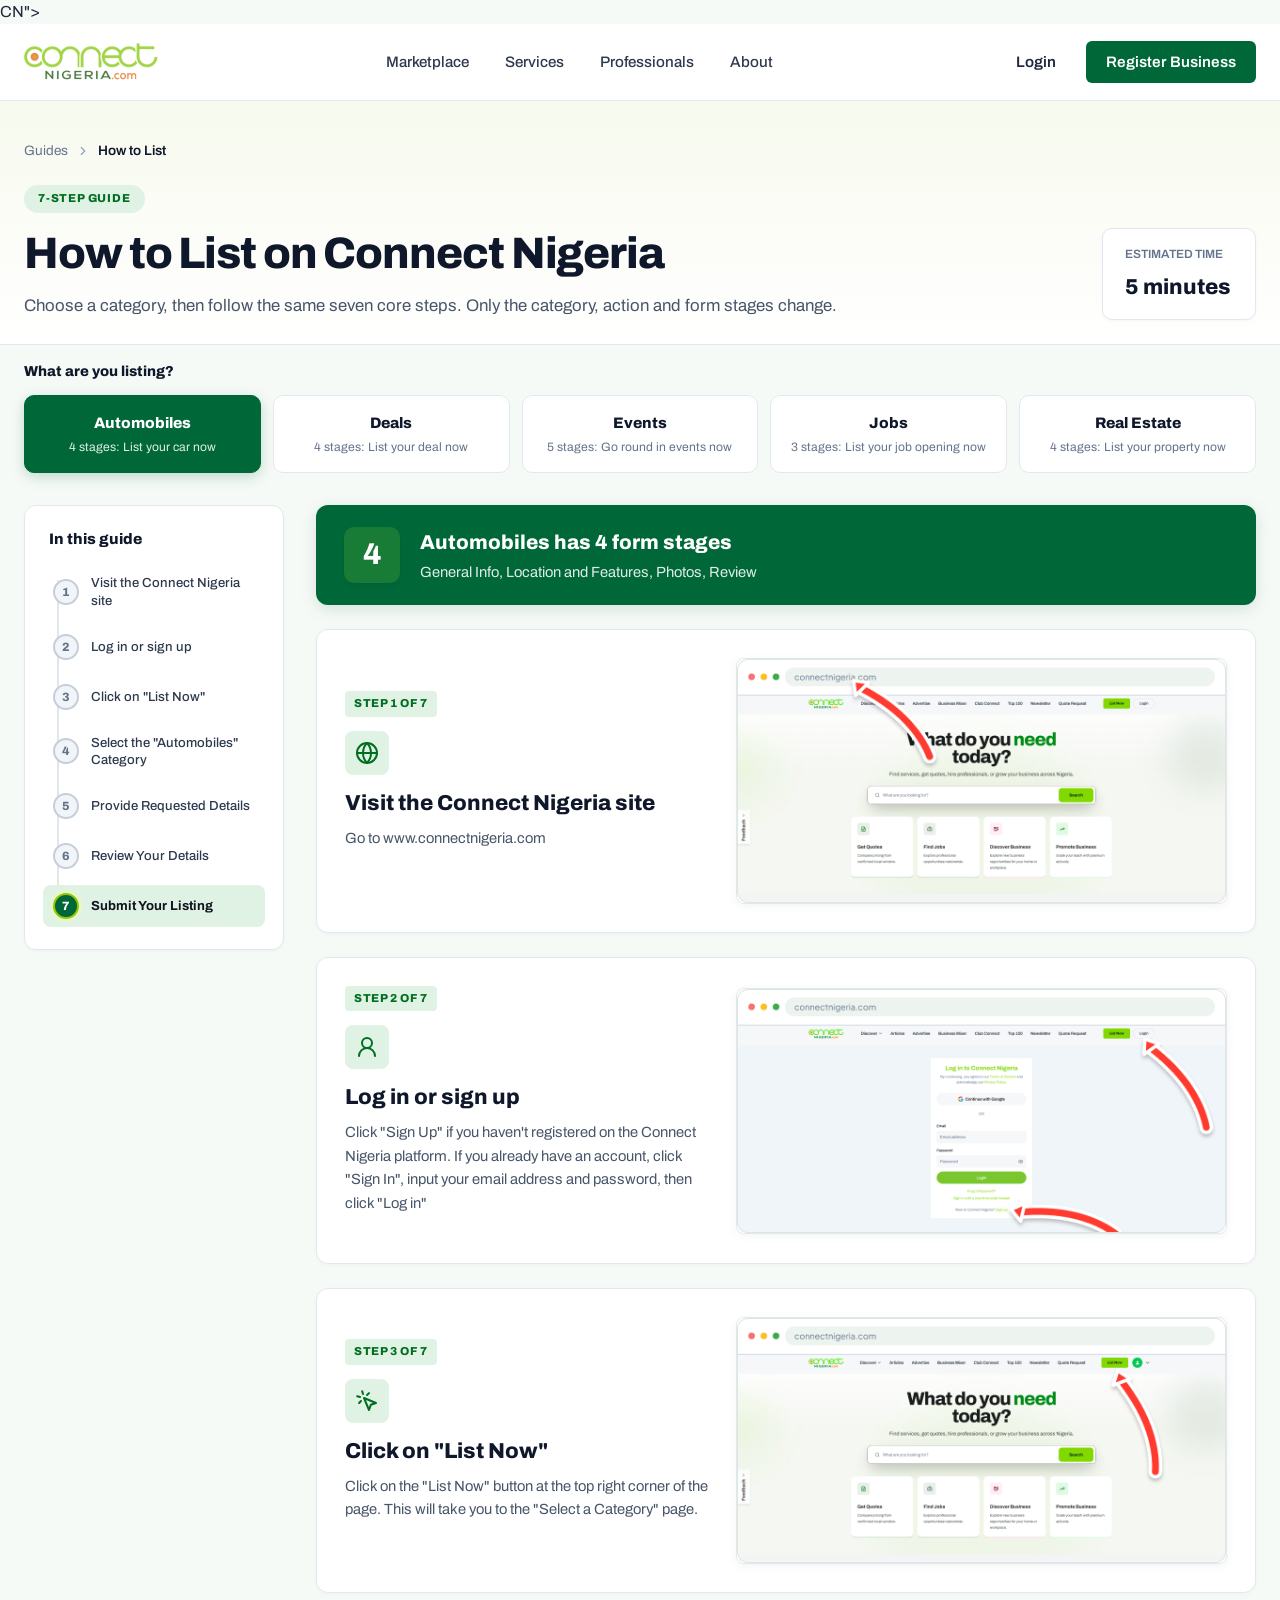
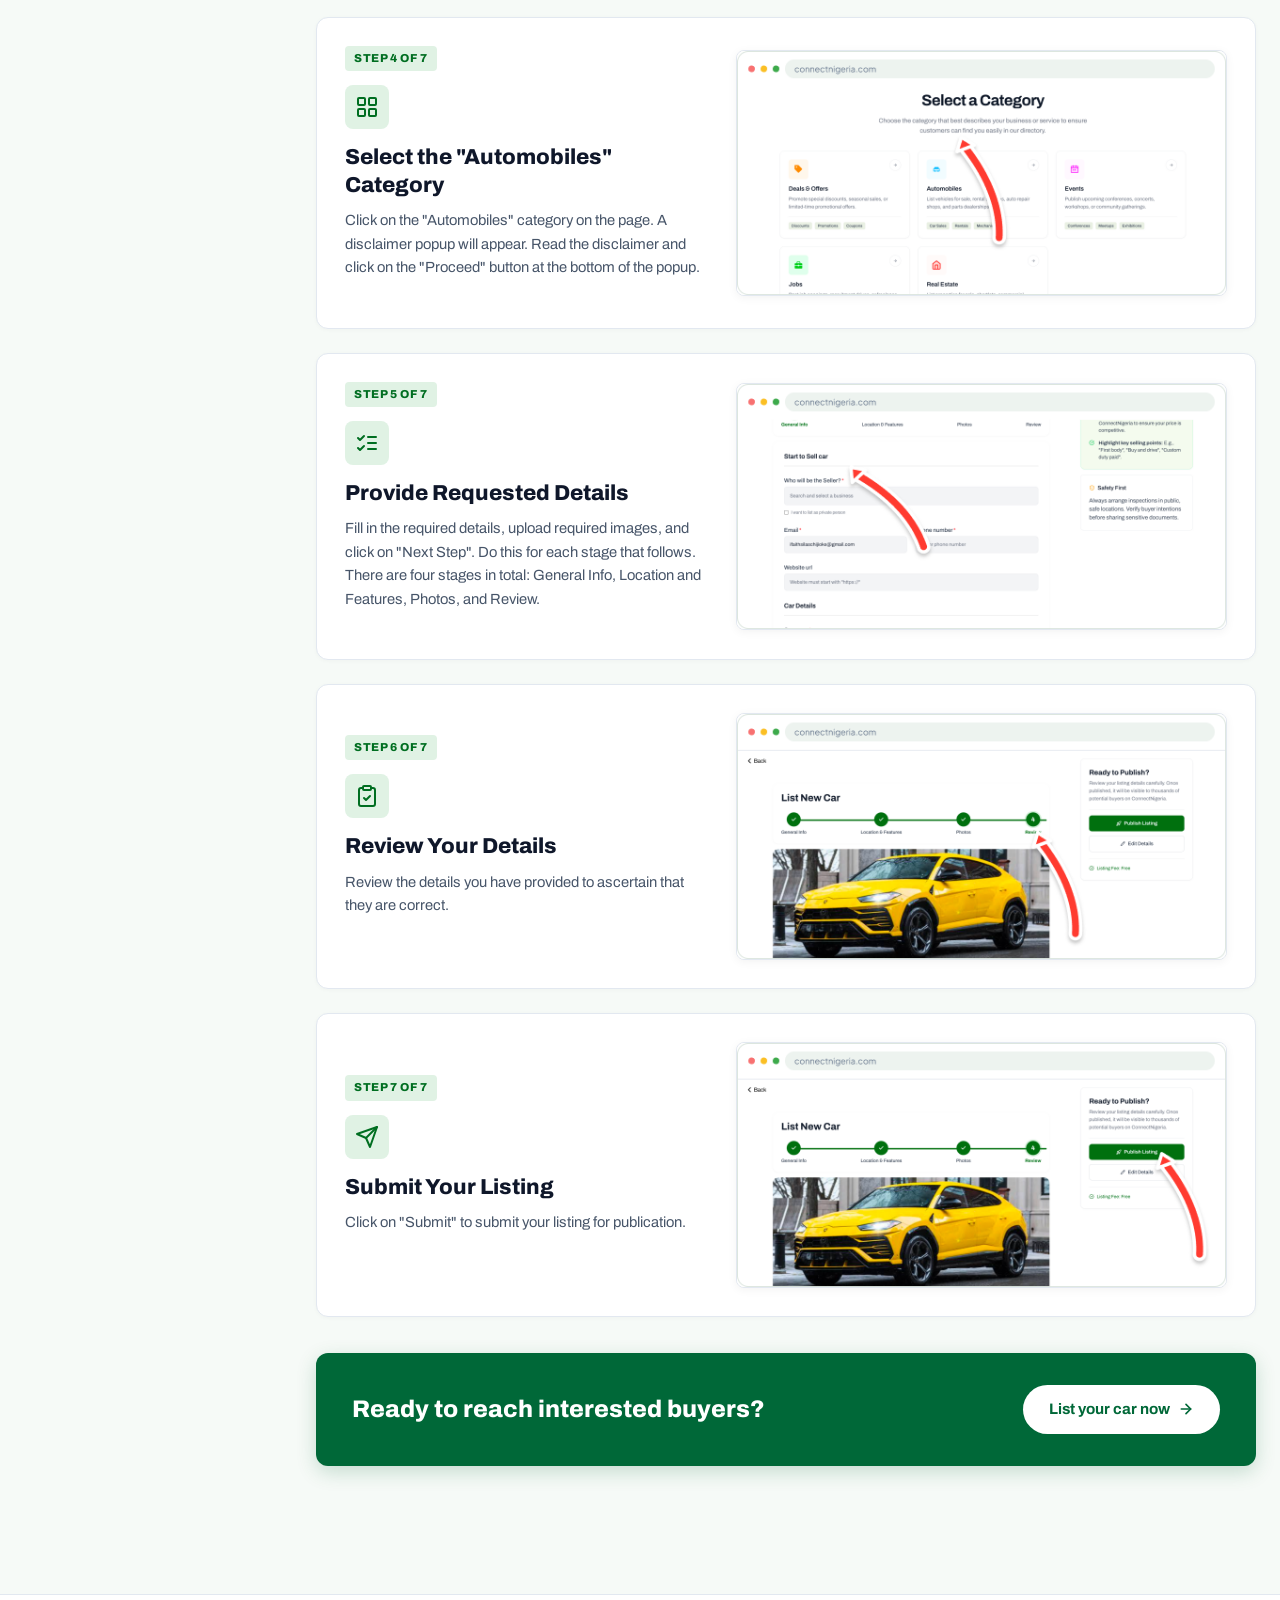
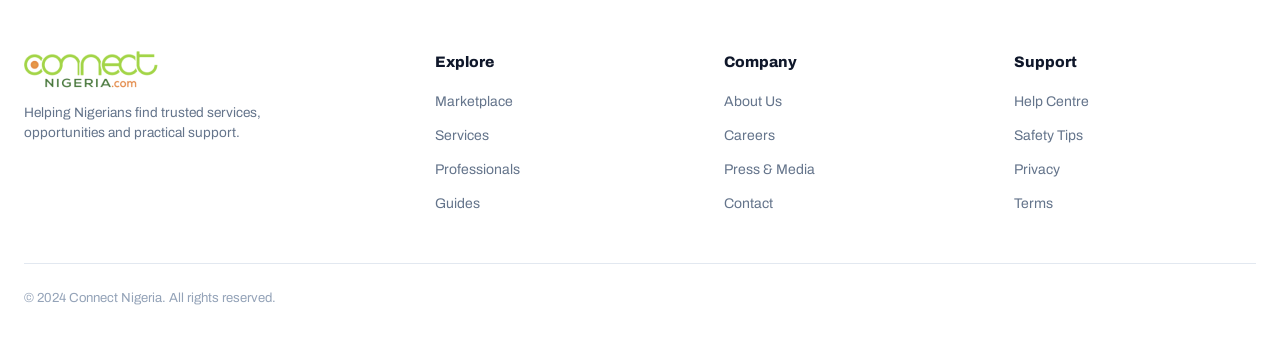
==== guide-automobiles.html @ 06324aaa "Add ConnectNigeria guides, landing page revamp, assets, and custom favicon" ====
<!DOCTYPE html>
<html lang="en">
<head>
  <meta charset="UTF-8">
  <meta name="viewport" content="width=device-width, initial-scale=1.0">
  <title>How to List on Connect Nigeria — Automobiles Guide</title>
  <meta name="description" content="Choose a category, then follow the same seven core steps. Only the category, action and form stages change.">
  <link rel="stylesheet" href="styles.css?v=3">
  <link rel="icon" type="image/png" href="assets/favicon.png">
  <link rel="shortcut icon" href="favicon.ico"><rect width='100' height='100' rx='20' fill='%23006838'/><text y='.9em' font-size='70' font-weight='bold' x='15' fill='%23ffffff'>CN</text></svg>">
</head>
<body class="guide-page-body">

  <!-- Site Header (Figma 2746:2573) -->
  <header class="site-header guide-header-nav">
    <div class="container">
      <nav class="navbar" aria-label="Main Navigation">
        <a href="index.html" class="brand-logo" aria-label="Connect Nigeria Home">
          <img src="assets/logo.png" alt="Connect Nigeria" class="logo-img" width="135" height="38">
        </a>

        <ul class="nav-links">
          <li><a href="index.html#marketplace">Marketplace</a></li>
          <li><a href="index.html#services">Services</a></li>
          <li><a href="index.html#professionals">Professionals</a></li>
          <li><a href="index.html#about">About</a></li>
        </ul>

        <div class="nav-actions">
          <a href="index.html#login" class="nav-text-link">Login</a>
          <a href="index.html#post-ad" class="btn btn-figma-primary">Register Business</a>
          <button class="mobile-menu-toggle" aria-label="Toggle Navigation Menu">☰</button>
        </div>
      </nav>
    </div>
  </header>

  <main>
    <!-- Guide Header Area (Figma 2743:13910) -->
    <section class="guide-header-area">
      <div class="container">
        <!-- Breadcrumbs (Figma 2743:13911) -->
        <nav class="guide-breadcrumbs" aria-label="Breadcrumb">
          <a href="index.html">Guides</a>
          <svg class="breadcrumb-chevron" width="14" height="14" viewBox="0 0 24 24" fill="none" stroke="currentColor" stroke-width="2" stroke-linecap="round" stroke-linejoin="round"><polyline points="9 18 15 12 9 6"></polyline></svg>
          <span class="breadcrumb-current">How to List</span>
        </nav>

        <!-- Header Content (Figma 2743:13915) -->
        <div class="guide-header-flex">
          <div class="guide-header-copy">
            <div class="guide-badge-wrapper">
              <span class="badge-step-guide">7-STEP GUIDE</span>
            </div>
            <h1 class="guide-main-title">How to List on Connect Nigeria</h1>
            <p class="guide-main-intro">Choose a category, then follow the same seven core steps. Only the category, action and form stages change.</p>
          </div>

          <!-- Guide Summary / Estimated Time (Figma 2743:13921) -->
          <div class="guide-summary-card">
            <span class="reading-time-label">Estimated time</span>
            <span class="reading-time-value">5 minutes</span>
          </div>
        </div>
      </div>
    </section>

    <!-- Category Selector (Figma 2743:13924) -->
    <section class="category-selector-section">
      <div class="container">
        <h2 class="category-selector-prompt">What are you listing?</h2>
        <div class="category-options-grid">
          <!-- Automobiles (Active) -->
          <a href="guide-automobiles.html" class="category-card active" aria-current="page">
            <span class="category-card-title">Automobiles</span>
            <span class="category-card-detail">4 stages: List your car now</span>
          </a>

          <!-- Deals -->
          <a href="guide-deals.html" class="category-card">
            <span class="category-card-title">Deals</span>
            <span class="category-card-detail">4 stages: List your deal now</span>
          </a>

          <!-- Events -->
          <a href="guide-events.html" class="category-card">
            <span class="category-card-title">Events</span>
            <span class="category-card-detail">5 stages: Go round in events now</span>
          </a>

          <!-- Jobs -->
          <a href="guide-jobs.html" class="category-card">
            <span class="category-card-title">Jobs</span>
            <span class="category-card-detail">3 stages: List your job opening now</span>
          </a>

          <!-- Real Estate -->
          <a href="guide-real-estate.html" class="category-card">
            <span class="category-card-title">Real Estate</span>
            <span class="category-card-detail">4 stages: List your property now</span>
          </a>
        </div>
      </div>
    </section>

    <!-- Guide Layout: 2 Columns (Figma 2743:13942) -->
    <section class="guide-layout-wrapper">
      <div class="container">
        <div class="guide-grid-columns">

          <!-- Left Sticky Sidebar: In this guide (Figma 2743:13943) -->
          <aside class="guide-progress-sidebar">
            <h3 class="sidebar-guide-title">In this guide</h3>
            <ul class="progress-steps-list">
              <li>
                <a href="#step-1" class="progress-step-item active" data-step="1">
                  <span class="step-marker-circle">1</span>
                  <span class="progress-step-title">Visit the Connect Nigeria site</span>
                </a>
              </li>
              <li>
                <a href="#step-2" class="progress-step-item" data-step="2">
                  <span class="step-marker-circle">2</span>
                  <span class="progress-step-title">Log in or sign up</span>
                </a>
              </li>
              <li>
                <a href="#step-3" class="progress-step-item" data-step="3">
                  <span class="step-marker-circle">3</span>
                  <span class="progress-step-title">Click on "List Now"</span>
                </a>
              </li>
              <li>
                <a href="#step-4" class="progress-step-item" data-step="4">
                  <span class="step-marker-circle">4</span>
                  <span class="progress-step-title">Select the "Automobiles" Category</span>
                </a>
              </li>
              <li>
                <a href="#step-5" class="progress-step-item" data-step="5">
                  <span class="step-marker-circle">5</span>
                  <span class="progress-step-title">Provide Requested Details</span>
                </a>
              </li>
              <li>
                <a href="#step-6" class="progress-step-item" data-step="6">
                  <span class="step-marker-circle">6</span>
                  <span class="progress-step-title">Review Your Details</span>
                </a>
              </li>
              <li>
                <a href="#step-7" class="progress-step-item" data-step="7">
                  <span class="step-marker-circle">7</span>
                  <span class="progress-step-title">Submit Your Listing</span>
                </a>
              </li>
            </ul>
          </aside>

          <!-- Right Column: Guide Steps (Figma 2743:13976) -->
          <div class="guide-steps-feed">

            <!-- Stage Callout Banner (Figma 2743:13977) -->
            <div class="stage-callout-banner">
              <div class="stage-count-bubble">4</div>
              <div class="stage-banner-copy">
                <h2 class="stage-banner-title">Automobiles has 4 form stages</h2>
                <p class="stage-banner-subtitle">General Info, Location and Features, Photos, Review</p>
              </div>
            </div>

            <!-- Step 1 (Figma 2743:13983) -->
            <article class="guide-step-card" id="step-1" data-step-id="1">
              <div class="step-copy-side">
                <div class="step-label-tag">STEP 1 OF 7</div>
                <div class="step-icon-box">
                  <!-- globe-2 icon (Figma 2743:14689) -->
                  <svg width="24" height="24" viewBox="0 0 24 24" fill="none" stroke="#006e21" stroke-width="2" stroke-linecap="round" stroke-linejoin="round">
                    <circle cx="12" cy="12" r="10"></circle>
                    <path d="M12 2a14.5 14.5 0 0 0 0 20 14.5 14.5 0 0 0 0-20"></path>
                    <path d="M2 12h20"></path>
                  </svg>
                </div>
                <h3 class="step-card-title">Visit the Connect Nigeria site</h3>
                <p class="step-card-description">Go to www.connectnigeria.com</p>
              </div>
              <div class="step-screenshot-wrapper">
                <img src="assets/guide_step_1.png" alt="Step 1: Visit the Connect Nigeria site" class="step-screenshot-img" loading="lazy">
              </div>
            </article>

            <!-- Step 2 (Figma 2743:14007) -->
            <article class="guide-step-card" id="step-2" data-step-id="2">
              <div class="step-copy-side">
                <div class="step-label-tag">STEP 2 OF 7</div>
                <div class="step-icon-box">
                  <!-- user-round icon (Figma 2743:14695) -->
                  <svg width="24" height="24" viewBox="0 0 24 24" fill="none" stroke="#006e21" stroke-width="2" stroke-linecap="round" stroke-linejoin="round">
                    <circle cx="12" cy="8" r="5"></circle>
                    <path d="M20 21a8 8 0 0 0-16 0"></path>
                  </svg>
                </div>
                <h3 class="step-card-title">Log in or sign up</h3>
                <p class="step-card-description">Click "Sign Up" if you haven't registered on the Connect Nigeria platform. If you already have an account, click "Sign In", input your email address and password, then click "Log in"</p>
              </div>
              <div class="step-screenshot-wrapper">
                <img src="assets/guide_step_2.png" alt="Step 2: Log in or sign up" class="step-screenshot-img" loading="lazy">
              </div>
            </article>

            <!-- Step 3 (Figma 2743:14031) -->
            <article class="guide-step-card" id="step-3" data-step-id="3">
              <div class="step-copy-side">
                <div class="step-label-tag">STEP 3 OF 7</div>
                <div class="step-icon-box">
                  <!-- mouse-pointer-click icon (Figma 2743:14701) -->
                  <svg width="24" height="24" viewBox="0 0 24 24" fill="none" stroke="#006e21" stroke-width="2" stroke-linecap="round" stroke-linejoin="round">
                    <path d="m9 9 5 12 1.8-5.2L21 14Z"></path>
                    <path d="M7.2 2.2 8 5.1"></path>
                    <path d="m5.1 8-2.9-.8"></path>
                    <path d="M14 4.1 12 6"></path>
                    <path d="m6 12-1.9 2"></path>
                  </svg>
                </div>
                <h3 class="step-card-title">Click on "List Now"</h3>
                <p class="step-card-description">Click on the "List Now" button at the top right corner of the page. This will take you to the "Select a Category" page.</p>
              </div>
              <div class="step-screenshot-wrapper">
                <img src="assets/guide_step_3.png" alt="Step 3: Click on List Now" class="step-screenshot-img" loading="lazy">
              </div>
            </article>

            <!-- Step 4 (Figma 2743:14055) -->
            <article class="guide-step-card" id="step-4" data-step-id="4">
              <div class="step-copy-side">
                <div class="step-label-tag">STEP 4 OF 7</div>
                <div class="step-icon-box">
                  <!-- layout-grid icon (Figma 2743:14707) -->
                  <svg width="24" height="24" viewBox="0 0 24 24" fill="none" stroke="#006e21" stroke-width="2" stroke-linecap="round" stroke-linejoin="round">
                    <rect width="7" height="7" x="3" y="3" rx="1"></rect>
                    <rect width="7" height="7" x="14" y="3" rx="1"></rect>
                    <rect width="7" height="7" x="14" y="14" rx="1"></rect>
                    <rect width="7" height="7" x="3" y="14" rx="1"></rect>
                  </svg>
                </div>
                <h3 class="step-card-title">Select the "Automobiles" Category</h3>
                <p class="step-card-description">Click on the "Automobiles" category on the page. A disclaimer popup will appear. Read the disclaimer and click on the "Proceed" button at the bottom of the popup.</p>
              </div>
              <div class="step-screenshot-wrapper">
                <img src="assets/guide_step_4.png" alt="Step 4: Select the Automobiles Category" class="step-screenshot-img" loading="lazy">
              </div>
            </article>

            <!-- Step 5 (Figma 2743:14079) -->
            <article class="guide-step-card" id="step-5" data-step-id="5">
              <div class="step-copy-side">
                <div class="step-label-tag">STEP 5 OF 7</div>
                <div class="step-icon-box">
                  <!-- list-checks icon (Figma 2743:14713) -->
                  <svg width="24" height="24" viewBox="0 0 24 24" fill="none" stroke="#006e21" stroke-width="2" stroke-linecap="round" stroke-linejoin="round">
                    <path d="m3 17 2 2 4-4"></path>
                    <path d="m3 7 2 2 4-4"></path>
                    <path d="M13 6h8"></path>
                    <path d="M13 12h8"></path>
                    <path d="M13 18h8"></path>
                  </svg>
                </div>
                <h3 class="step-card-title">Provide Requested Details</h3>
                <p class="step-card-description">Fill in the required details, upload required images, and click on "Next Step". Do this for each stage that follows. There are four stages in total: General Info, Location and Features, Photos, and Review.</p>
              </div>
              <div class="step-screenshot-wrapper">
                <img src="assets/guide_step_5.png" alt="Step 5: Provide Requested Details" class="step-screenshot-img" loading="lazy">
              </div>
            </article>

            <!-- Step 6 (Figma 2743:14106) -->
            <article class="guide-step-card" id="step-6" data-step-id="6">
              <div class="step-copy-side">
                <div class="step-label-tag">STEP 6 OF 7</div>
                <div class="step-icon-box">
                  <!-- clipboard-check icon (Figma 2743:14719) -->
                  <svg width="24" height="24" viewBox="0 0 24 24" fill="none" stroke="#006e21" stroke-width="2" stroke-linecap="round" stroke-linejoin="round">
                    <rect width="8" height="4" x="8" y="2" rx="1" ry="1"></rect>
                    <path d="M16 4h2a2 2 0 0 1 2 2v14a2 2 0 0 1-2 2H6a2 2 0 0 1-2-2V6a2 2 0 0 1 2-2h2"></path>
                    <path d="m9 14 2 2 4-4"></path>
                  </svg>
                </div>
                <h3 class="step-card-title">Review Your Details</h3>
                <p class="step-card-description">Review the details you have provided to ascertain that they are correct.</p>
              </div>
              <div class="step-screenshot-wrapper">
                <img src="assets/guide_step_6.png" alt="Step 6: Review Your Details" class="step-screenshot-img" loading="lazy">
              </div>
            </article>

            <!-- Step 7 (Figma 2743:14130) -->
            <article class="guide-step-card" id="step-7" data-step-id="7">
              <div class="step-copy-side">
                <div class="step-label-tag">STEP 7 OF 7</div>
                <div class="step-icon-box">
                  <!-- send icon (Figma 2743:14725) -->
                  <svg width="24" height="24" viewBox="0 0 24 24" fill="none" stroke="#006e21" stroke-width="2" stroke-linecap="round" stroke-linejoin="round">
                    <path d="m22 2-7 20-4-9-9-4Z"></path>
                    <path d="M22 2 11 13"></path>
                  </svg>
                </div>
                <h3 class="step-card-title">Submit Your Listing</h3>
                <p class="step-card-description">Click on "Submit" to submit your listing for publication.</p>
              </div>
              <div class="step-screenshot-wrapper">
                <img src="assets/guide_step_7.png" alt="Step 7: Submit Your Listing" class="step-screenshot-img" loading="lazy">
              </div>
            </article>

            <!-- Completion Callout Banner (Figma 2743:14154) -->
            <div class="completion-callout-banner">
              <h2 class="completion-banner-title">Ready to reach interested buyers?</h2>
              <a href="index.html#post-ad" class="btn-completion">
                <span>List your car now</span>
                <svg width="16" height="16" viewBox="0 0 24 24" fill="none" stroke="currentColor" stroke-width="2.5" stroke-linecap="round" stroke-linejoin="round"><line x1="5" y1="12" x2="19" y2="12"></line><polyline points="12 5 19 12 12 19"></polyline></svg>
              </a>
            </div>

          </div>
        </div>
      </div>
    </section>
  </main>

  <!-- Site Footer (Figma 2743:14161) -->
  <footer class="site-footer-figma">
    <div class="container">
      <div class="footer-figma-grid">
        <!-- Brand Column (Figma 2743:14163) -->
        <div class="footer-brand-col">
          <a href="index.html" class="footer-brand-link">
            <img src="assets/logo.png" alt="Connect Nigeria" class="footer-logo-img" width="135" height="38">
          </a>
          <p class="footer-brand-summary">Helping Nigerians find trusted services, opportunities and practical support.</p>
        </div>

        <!-- Explore Column (Figma 2743:14166) -->
        <div class="footer-nav-col">
          <h4 class="footer-col-heading">Explore</h4>
          <ul class="footer-links">
            <li><a href="index.html#marketplace">Marketplace</a></li>
            <li><a href="index.html#services">Services</a></li>
            <li><a href="index.html#professionals">Professionals</a></li>
            <li><a href="guide-automobiles.html">Guides</a></li>
          </ul>
        </div>

        <!-- Company Column (Figma 2743:14169) -->
        <div class="footer-nav-col">
          <h4 class="footer-col-heading">Company</h4>
          <ul class="footer-links">
            <li><a href="index.html#about">About Us</a></li>
            <li><a href="index.html#careers">Careers</a></li>
            <li><a href="index.html#press">Press & Media</a></li>
            <li><a href="index.html#contact">Contact</a></li>
          </ul>
        </div>

        <!-- Support Column (Figma 2743:14172) -->
        <div class="footer-nav-col">
          <h4 class="footer-col-heading">Support</h4>
          <ul class="footer-links">
            <li><a href="index.html#help">Help Centre</a></li>
            <li><a href="index.html#safety">Safety Tips</a></li>
            <li><a href="index.html#privacy">Privacy</a></li>
            <li><a href="index.html#terms">Terms</a></li>
          </ul>
        </div>
      </div>

      <!-- Copyright Row (Figma 2743:14175) -->
      <div class="footer-copyright-row">
        <p>&copy; 2024 Connect Nigeria. All rights reserved.</p>
      </div>
    </div>
  </footer>

  <script>
    // Smooth scroll and active state sync for guide steps
    document.addEventListener('DOMContentLoaded', () => {
      const stepItems = document.querySelectorAll('.progress-step-item');
      const stepCards = document.querySelectorAll('.guide-step-card');

      // Click navigation
      stepItems.forEach(item => {
        item.addEventListener('click', (e) => {
          e.preventDefault();
          const targetId = item.getAttribute('href');
          const targetCard = document.querySelector(targetId);
          if (targetCard) {
            targetCard.scrollIntoView({ behavior: 'smooth' });
            stepItems.forEach(i => i.classList.remove('active'));
            item.classList.add('active');
          }
        });
      });

      // Scroll spy using IntersectionObserver
      const observerOptions = {
        root: null,
        rootMargin: '-20% 0px -60% 0px',
        threshold: 0
      };

      const observer = new IntersectionObserver((entries) => {
        entries.forEach(entry => {
          if (entry.isIntersecting) {
            const id = entry.target.id;
            stepItems.forEach(item => {
              if (item.getAttribute('href') === `#${id}`) {
                item.classList.add('active');
              } else {
                item.classList.remove('active');
              }
            });
          }
        });
      }, observerOptions);

      stepCards.forEach(card => observer.observe(card));
    });
  </script>
</body>
</html>
---- styles.css ----
@import url('https://fonts.googleapis.com/css2?family=Archivo:ital,wght@0,300;0,400;0,500;0,600;0,700;0,800;1,400;1,600&display=swap');

/* ==========================================================================
   CN DESIGN SYSTEM — TOKENS (from design.md)
   ========================================================================== */
:root {
  /* Brand Green Palette */
  --cn-green-50: #f4fbe6;
  --cn-green-100: #e8f7cb;
  --cn-green-200: #d6f0a3;
  --cn-green-300: #bbe770;
  --cn-green-400: #b8e255;
  --cn-green-500: #93c700; /* Primary brand */
  --cn-green-600: #84b300;
  --cn-green-700: #6f9700;
  --cn-green-800: #526f00;
  --cn-green-900: #3b5000;

  /* Neutral Slate / Blue Foundation */
  --cn-blue-50: #eff1f4;
  --cn-blue-100: #e1e6ec;
  --cn-blue-200: #c5ced9;
  --cn-blue-300: #9baac0;
  --cn-blue-400: #657996;
  --cn-blue-500: #42526b;
  --cn-blue-600: #2d394d;
  --cn-blue-700: #1b2330; /* Primary Text & Headings */
  --cn-blue-800: #10151f;
  --cn-blue-900: #0a0e14;

  /* Yellow / Amber Accent */
  --cn-yellow-light: #fffbee;
  --cn-yellow-light-hover: #fef7db;
  --cn-yellow-light-active: #fcedbb;
  --cn-yellow-normal: #e28a2a;
  --cn-yellow-dark: #ab6216;

  /* Surface & Neutral Whites */
  --cn-white: #ffffff;
  --cn-white-50: #fbfbfb;
  --cn-white-100: #f7f7f7;
  --cn-white-200: #f4f4f4;
  --cn-white-300: #eeeeee;
  --cn-white-400: #e6e6e6;
  --cn-white-500: #dadada;

  /* Semantic Feedback */
  --cn-success: #16a34a;
  --cn-success-bg: #f0fdf4;
  --cn-success-border: #bbf7d0;
  --cn-error: #dc2626;
  --cn-error-bg: #fef2f2;
  --cn-error-border: #fecaca;
  --cn-info: #2563eb;
  --cn-info-bg: #eff6ff;
  --cn-info-border: #bfdbfe;

  /* Typography */
  --font-sans: 'Archivo', -apple-system, BlinkMacSystemFont, "Segoe UI", Roboto, sans-serif;

  /* Spacing Scale (4px incremental) */
  --space-1: 4px;
  --space-2: 8px;
  --space-3: 12px;
  --space-4: 16px;
  --space-5: 20px;
  --space-6: 24px;
  --space-8: 32px;
  --space-10: 40px;
  --space-12: 48px;
  --space-16: 64px;
  --space-20: 80px;

  /* Border Radii */
  --radius-xs: 4px;
  --radius-sm: 8px;
  --radius-md: 12px;
  --radius-lg: 16px;
  --radius-xl: 24px;
  --radius-pill: 9999px;

  /* Elevations */
  --shadow-sm: 0 1px 2px rgba(27, 35, 48, 0.05);
  --shadow-md: 0 4px 6px -1px rgba(27, 35, 48, 0.08), 0 2px 4px -1px rgba(27, 35, 48, 0.04);
  --shadow-lg: 0 10px 15px -3px rgba(27, 35, 48, 0.1), 0 4px 6px -2px rgba(27, 35, 48, 0.05);
  --shadow-xl: 0 20px 25px -5px rgba(27, 35, 48, 0.12), 0 10px 10px -5px rgba(27, 35, 48, 0.04);
  --shadow-card: 0 2px 8px rgba(0, 0, 0, 0.04), 0 0 1px rgba(0, 0, 0, 0.1);
  --shadow-button: 0 4px 12px rgba(147, 199, 0, 0.35);

  /* Transitions */
  --transition-fast: 0.15s ease;
  --transition-base: 0.25s ease;
}

/* ==========================================================================
   RESET & BASE STYLES
   ========================================================================== */
*, *::before, *::after {
  box-sizing: border-box;
  margin: 0;
  padding: 0;
}

html {
  font-family: var(--font-sans);
  font-size: 16px;
  line-height: 1.5;
  color: var(--cn-blue-700);
  background-color: var(--cn-white);
  scroll-behavior: smooth;
  -webkit-font-smoothing: antialiased;
}

body {
  min-height: 100vh;
  display: flex;
  flex-direction: column;
  overflow-x: hidden;
}

img, svg {
  display: block;
  max-width: 100%;
}

a {
  color: inherit;
  text-decoration: none;
  transition: color var(--transition-fast);
}

button {
  font-family: inherit;
  cursor: pointer;
  border: none;
  background: none;
}

input, select, textarea {
  font-family: inherit;
  font-size: 1rem;
}

/* Layout container */
.container {
  width: 100%;
  max-width: 1280px;
  margin: 0 auto;
  padding: 0 var(--space-6);
}

@media (max-width: 768px) {
  .container {
    padding: 0 var(--space-4);
  }
}

/* ==========================================================================
   TOP ANNOUNCEMENT / PROMO BANNER (Desktop 2734:394)
   ========================================================================== */
.top-promo-banner {
  background: linear-gradient(90deg, #1b2330 0%, #2d394d 100%);
  color: var(--cn-white);
  font-size: 0.875rem;
  padding: 10px 0;
  border-bottom: 1px solid rgba(255, 255, 255, 0.1);
}

.top-promo-banner .container {
  display: flex;
  align-items: center;
  justify-content: center;
  position: relative;
}

.promo-badge {
  display: inline-flex;
  align-items: center;
  gap: 6px;
  background: var(--cn-green-500);
  color: var(--cn-blue-900);
  font-weight: 700;
  font-size: 0.75rem;
  padding: 2px 8px;
  border-radius: var(--radius-pill);
  text-transform: uppercase;
  letter-spacing: 0.5px;
}

.promo-text {
  display: flex;
  align-items: center;
  justify-content: center;
  gap: 12px;
  text-align: center;
  flex-wrap: wrap;
}

.promo-text a {
  color: var(--cn-green-300);
  font-weight: 600;
  text-decoration: underline;
}

.promo-close {
  position: absolute;
  right: var(--space-6);
  top: 50%;
  transform: translateY(-50%);
  color: var(--cn-blue-300);
  padding: 4px;
  cursor: pointer;
  line-height: 1;
  font-size: 1.25rem;
}

/* ==========================================================================
   NAVIGATION BAR
   ========================================================================== */
.site-header {
  position: sticky;
  top: 0;
  z-index: 100;
  background: rgba(255, 255, 255, 0.96);
  backdrop-filter: blur(8px);
  border-bottom: 1px solid var(--cn-blue-100);
  transition: all var(--transition-base);
}

.navbar {
  height: 76px;
  display: flex;
  align-items: center;
  justify-content: space-between;
}

.brand-logo {
  display: flex;
  align-items: center;
  gap: 10px;
  font-weight: 800;
  font-size: 1.35rem;
  color: var(--cn-blue-700);
  letter-spacing: -0.5px;
}

.logo-img {
  height: 38px;
  width: auto;
  max-width: 160px;
  display: block;
  object-fit: contain;
}

.logo-badge {
  background: var(--cn-green-500);
  color: var(--cn-blue-900);
  font-size: 0.7rem;
  font-weight: 800;
  padding: 2px 6px;
  border-radius: var(--radius-xs);
  margin-left: 2px;
  vertical-align: middle;
}

.nav-links {
  display: flex;
  align-items: center;
  gap: 28px;
  list-style: none;
}

.nav-links a {
  font-size: 0.95rem;
  font-weight: 500;
  color: var(--cn-blue-600);
  padding: 8px 4px;
  position: relative;
}

.nav-links a:hover,
.nav-links a.active {
  color: var(--cn-blue-800);
  font-weight: 600;
}

.nav-links a.active::after {
  content: '';
  position: absolute;
  bottom: 0;
  left: 0;
  right: 0;
  height: 2px;
  background: var(--cn-green-500);
  border-radius: var(--radius-pill);
}

.nav-guides-dropdown {
  position: relative;
}

.nav-guides-dropdown .dropdown-menu {
  position: absolute;
  top: 100%;
  left: 0;
  margin-top: 8px;
  background: var(--cn-white);
  border: 1px solid var(--cn-blue-100);
  border-radius: var(--radius-md);
  box-shadow: var(--shadow-lg);
  min-width: 220px;
  padding: 8px 0;
  opacity: 0;
  visibility: hidden;
  transform: translateY(10px);
  transition: all var(--transition-fast);
  z-index: 110;
}

.nav-guides-dropdown:hover .dropdown-menu {
  opacity: 1;
  visibility: visible;
  transform: translateY(0);
}

.dropdown-item {
  display: flex;
  align-items: center;
  gap: 10px;
  padding: 10px 16px;
  font-size: 0.9rem;
  color: var(--cn-blue-600);
  transition: background var(--transition-fast);
}

.dropdown-item:hover {
  background: var(--cn-green-50);
  color: var(--cn-green-900);
}

.nav-actions {
  display: flex;
  align-items: center;
  gap: 14px;
}

.mobile-menu-toggle {
  display: none;
  background: transparent;
  color: var(--cn-blue-700);
  padding: 8px;
  font-size: 1.4rem;
}

/* ==========================================================================
   BUTTONS & BADGES
   ========================================================================== */
.btn {
  display: inline-flex;
  align-items: center;
  justify-content: center;
  gap: 8px;
  font-weight: 600;
  font-size: 0.95rem;
  padding: 10px 20px;
  border-radius: var(--radius-sm);
  transition: all var(--transition-fast);
  text-align: center;
  white-space: nowrap;
}

.btn-primary {
  background: var(--cn-green-500);
  color: var(--cn-blue-900);
  box-shadow: var(--shadow-button);
}

.btn-primary:hover {
  background: var(--cn-green-600);
  transform: translateY(-1px);
}

.btn-primary:active {
  background: var(--cn-green-700);
  transform: translateY(0);
}

.btn-secondary {
  background: var(--cn-blue-50);
  color: var(--cn-blue-700);
}

.btn-secondary:hover {
  background: var(--cn-blue-100);
  color: var(--cn-blue-800);
}

.btn-outline {
  border: 1px solid var(--cn-blue-200);
  color: var(--cn-blue-700);
  background: var(--cn-white);
}

.btn-outline:hover {
  border-color: var(--cn-blue-400);
  background: var(--cn-white-100);
}

.btn-dark {
  background: var(--cn-blue-700);
  color: var(--cn-white);
}

.btn-dark:hover {
  background: var(--cn-blue-800);
}

.btn-sm {
  padding: 6px 14px;
  font-size: 0.85rem;
}

.btn-lg {
  padding: 14px 28px;
  font-size: 1.05rem;
}

.badge {
  display: inline-flex;
  align-items: center;
  gap: 6px;
  font-size: 0.75rem;
  font-weight: 700;
  text-transform: uppercase;
  letter-spacing: 0.5px;
  padding: 4px 10px;
  border-radius: var(--radius-pill);
}

.badge-green {
  background: var(--cn-green-50);
  color: var(--cn-green-800);
  border: 1px solid var(--cn-green-200);
}

.badge-amber {
  background: var(--cn-yellow-light);
  color: var(--cn-yellow-dark);
  border: 1px solid var(--cn-yellow-light-active);
}

.badge-blue {
  background: var(--cn-blue-50);
  color: var(--cn-blue-600);
  border: 1px solid var(--cn-blue-100);
}

.badge-verified {
  background: var(--cn-success-bg);
  color: var(--cn-success);
  border: 1px solid var(--cn-success-border);
}

/* ==========================================================================
   LANDING PAGE: HERO SECTION (Desktop 2734:394 & Mobile 2744:1062)
   ========================================================================== */
.hero-section {
  min-height: calc(100vh - 118px);
  min-height: calc(100dvh - 118px);
  display: flex;
  flex-direction: column;
  justify-content: center;
  align-items: center;
  padding: 72px 0 84px;
  box-sizing: border-box;
  background: radial-gradient(circle at 50% 30%, #f4fae5 0%, #ffffff 80%);
  position: relative;
  overflow: hidden;
}

body.promo-closed .hero-section {
  min-height: calc(100vh - 76px);
  min-height: calc(100dvh - 76px);
}

.hero-section .container {
  display: flex;
  flex-direction: column;
  align-items: center;
  justify-content: center;
  flex: 1;
  width: 100%;
}

.hero-content {
  text-align: center;
  max-width: 1020px;
  margin: 0 auto;
  width: 100%;
  display: flex;
  flex-direction: column;
  align-items: center;
  justify-content: center;
}

.hero-title {
  font-size: 3.5rem;
  font-weight: 800;
  line-height: 1.15;
  color: var(--cn-blue-700);
  letter-spacing: -1.5px;
  margin-bottom: 24px;
}

.hero-subtitle {
  font-size: 1.25rem;
  color: var(--cn-blue-500);
  line-height: 1.65;
  max-width: 780px;
  margin: 0 auto 40px;
}

/* Search Bar Component */
.hero-search-box {
  background: var(--cn-white);
  border: 2px solid var(--cn-blue-100);
  border-radius: var(--radius-lg);
  padding: 10px 12px;
  box-shadow: var(--shadow-lg);
  display: flex;
  align-items: center;
  gap: 8px;
  width: 100%;
  max-width: 920px;
  margin: 0 auto 36px;
  transition: border-color var(--transition-fast), box-shadow var(--transition-fast);
}

.hero-search-box:focus-within {
  border-color: var(--cn-green-500);
  box-shadow: 0 0 0 4px var(--cn-green-100);
}

.search-input-wrap {
  display: flex;
  align-items: center;
  gap: 12px;
  flex: 1;
  padding: 0 12px;
}

.search-input-wrap svg {
  color: var(--cn-blue-400);
  flex-shrink: 0;
}

.search-input-wrap input {
  width: 100%;
  border: none;
  outline: none;
  font-size: 1.05rem;
  color: var(--cn-blue-700);
}

.search-input-wrap input::placeholder {
  color: var(--cn-blue-300);
}

.search-location-select {
  border-left: 1px solid var(--cn-blue-100);
  padding: 0 12px;
  display: flex;
  align-items: center;
  gap: 8px;
}

.search-location-select select {
  border: none;
  outline: none;
  background: transparent;
  color: var(--cn-blue-600);
  font-weight: 500;
  font-size: 0.95rem;
  cursor: pointer;
}

/* Hero Category Pills */
.hero-category-pills {
  display: flex;
  align-items: center;
  justify-content: center;
  flex-wrap: wrap;
  gap: 10px;
}

.hero-pill {
  display: inline-flex;
  align-items: center;
  gap: 6px;
  padding: 8px 16px;
  background: var(--cn-white);
  border: 1px solid var(--cn-blue-100);
  border-radius: var(--radius-pill);
  font-size: 0.9rem;
  font-weight: 500;
  color: var(--cn-blue-600);
  box-shadow: var(--shadow-sm);
  transition: all var(--transition-fast);
}

.hero-pill:hover {
  border-color: var(--cn-green-500);
  background: var(--cn-green-50);
  color: var(--cn-green-900);
  transform: translateY(-1px);
}

/* Subtle viewport scroll indicator */
.hero-scroll-cue {
  display: inline-flex;
  flex-direction: column;
  align-items: center;
  gap: 6px;
  color: var(--cn-blue-400);
  font-size: 0.75rem;
  font-weight: 600;
  letter-spacing: 0.8px;
  text-transform: uppercase;
  margin-top: var(--space-8);
  opacity: 0.75;
  transition: opacity var(--transition-fast), color var(--transition-fast), transform var(--transition-fast);
  cursor: pointer;
}

.hero-scroll-cue:hover {
  opacity: 1;
  color: var(--cn-green-600);
  transform: translateY(2px);
}

.hero-scroll-cue svg {
  animation: heroBounce 2.2s infinite ease-in-out;
}

@keyframes heroBounce {
  0%, 20%, 50%, 80%, 100% {
    transform: translateY(0);
  }
  40% {
    transform: translateY(6px);
  }
  60% {
    transform: translateY(3px);
  }
}

/* ==========================================================================
   LANDING PAGE: QUICK ACTION CARDS (Section 2)
   ========================================================================== */
.quick-actions-section {
  padding: var(--space-8) 0;
}

.quick-actions-grid {
  display: grid;
  grid-template-columns: repeat(4, 1fr);
  gap: var(--space-5);
}

.action-card {
  background: var(--cn-white);
  border: 1px solid var(--cn-blue-100);
  border-radius: var(--radius-md);
  padding: var(--space-5);
  box-shadow: var(--shadow-card);
  transition: all var(--transition-fast);
  display: flex;
  flex-direction: column;
  position: relative;
  overflow: hidden;
}

.action-card:hover {
  transform: translateY(-3px);
  box-shadow: var(--shadow-md);
  border-color: var(--cn-green-400);
}

.action-card-header {
  display: flex;
  align-items: center;
  gap: 12px;
  margin-bottom: var(--space-3);
}

.action-card-icon {
  width: 44px;
  height: 44px;
  border-radius: var(--radius-sm);
  display: flex;
  align-items: center;
  justify-content: center;
  flex-shrink: 0;
}

.action-card-icon.green { background: var(--cn-green-50); color: var(--cn-green-800); }
.action-card-icon.blue { background: var(--cn-blue-50); color: var(--cn-blue-600); }
.action-card-icon.amber { background: var(--cn-yellow-light); color: var(--cn-yellow-dark); }
.action-card-icon.dark { background: var(--cn-blue-700); color: var(--cn-white); }

.action-card-title {
  font-size: 1.1rem;
  font-weight: 700;
  color: var(--cn-blue-700);
}

.action-card-desc {
  font-size: 0.9rem;
  color: var(--cn-blue-400);
  line-height: 1.5;
  margin-bottom: var(--space-4);
  flex-grow: 1;
}

.action-card-link {
  font-size: 0.9rem;
  font-weight: 600;
  color: var(--cn-green-700);
  display: inline-flex;
  align-items: center;
  gap: 6px;
}

.action-card-link:hover {
  color: var(--cn-green-900);
}

/* ==========================================================================
   LANDING PAGE: EXPLORE MORE FROM CN (Figma Node 2734:507)
   ========================================================================== */
.explore-cn-section {
  padding: 80px 0 90px;
  background: var(--cn-white-50);
}

.explore-cn-header {
  text-align: center;
  max-width: 800px;
  margin: 0 auto 48px;
}

.explore-cn-eyebrow {
  display: block;
  font-size: 0.875rem;
  font-weight: 700;
  text-transform: uppercase;
  color: #2ea745;
  letter-spacing: 1.5px;
  margin-bottom: 8px;
}

.explore-cn-title {
  font-size: 2.85rem;
  font-weight: 800;
  color: #111827;
  letter-spacing: -1px;
  line-height: 1.15;
}

.explore-cn-grid {
  display: grid;
  grid-template-columns: repeat(2, 1fr);
  gap: 20px 32px;
}

.explore-card {
  display: flex;
  border-radius: 16px;
  overflow: hidden;
  height: 242px;
  box-shadow: 0 4px 20px rgba(0, 0, 0, 0.05);
  transition: transform 0.25s cubic-bezier(0.16, 1, 0.3, 1), box-shadow 0.25s cubic-bezier(0.16, 1, 0.3, 1);
  text-decoration: none;
}

.explore-card:hover {
  transform: translateY(-4px);
  box-shadow: 0 12px 32px rgba(0, 0, 0, 0.12);
}

.explore-card.full-width {
  grid-column: 1 / -1;
}

.explore-card-content {
  flex: 0 0 37%;
  padding: 28px 32px;
  display: flex;
  flex-direction: column;
  justify-content: center;
  align-items: flex-start;
  box-sizing: border-box;
}

.explore-card.full-width .explore-card-content {
  flex: 0 0 18%;
}

.explore-card-title {
  font-size: 1.6rem;
  font-weight: 800;
  line-height: 1.25;
  margin-bottom: 10px;
  letter-spacing: -0.3px;
}

.explore-card-desc {
  font-size: 0.95rem;
  line-height: 1.5;
  margin-bottom: 24px;
}

.explore-card-btn {
  display: inline-flex;
  align-items: center;
  justify-content: center;
  padding: 10px 24px;
  border-radius: 9999px;
  background: #ffffff;
  font-size: 0.9rem;
  font-weight: 700;
  box-shadow: 0 2px 6px rgba(0, 0, 0, 0.08);
  transition: transform 0.2s ease, box-shadow 0.2s ease;
}

.explore-card:hover .explore-card-btn {
  transform: scale(1.03);
  box-shadow: 0 4px 12px rgba(0, 0, 0, 0.16);
}

.explore-card-media {
  flex: 1;
  position: relative;
  overflow: hidden;
  background: #f8fafc;
  display: flex;
  align-items: center;
  justify-content: center;
}

.explore-card-media img {
  width: 100%;
  height: 100%;
  object-fit: cover;
  object-position: center;
  display: block;
  transition: transform 0.4s ease;
}

.explore-card:hover .explore-card-media img {
  transform: scale(1.03);
}

/* Individual Card Themes */
/* 1. Quote Request */
.explore-card-quote .explore-card-content {
  background-color: #2ea745;
  color: #ffffff;
}
.explore-card-quote .explore-card-desc {
  color: rgba(255, 255, 255, 0.9);
}
.explore-card-quote .explore-card-btn {
  color: #111827;
}
.explore-card-quote .explore-card-media {
  background-color: #ffffff;
}

/* 2. Business Directory */
.explore-card-directory .explore-card-content {
  background-color: #16397e;
  color: #ffffff;
}
.explore-card-directory .explore-card-desc {
  color: rgba(255, 255, 255, 0.9);
}
.explore-card-directory .explore-card-btn {
  color: #16397e;
}

/* 3. Real Estate */
.explore-card-realestate .explore-card-content {
  background-color: #bce8b7;
  color: #1b2330;
}
.explore-card-realestate .explore-card-desc {
  color: #2d3748;
}
.explore-card-realestate .explore-card-btn {
  color: #1b4d20;
}

/* 4. Cars */
.explore-card-cars .explore-card-content {
  background-color: #eceff3;
  color: #1b2330;
}
.explore-card-cars .explore-card-desc {
  color: #4b5563;
}
.explore-card-cars .explore-card-btn {
  color: #1b2330;
}
.explore-card-cars .explore-card-media {
  background-color: #ffffff;
}

/* 5. Jobs */
.explore-card-jobs .explore-card-content {
  background-color: #2e74e6;
  color: #ffffff;
}
.explore-card-jobs .explore-card-desc {
  color: rgba(255, 255, 255, 0.9);
}
.explore-card-jobs .explore-card-btn {
  color: #2e74e6;
}

/* 6. Events */
.explore-card-events .explore-card-content {
  background-color: #ffd000;
  color: #1b2330;
}
.explore-card-events .explore-card-desc {
  color: #2d3748;
}
.explore-card-events .explore-card-btn {
  color: #1b2330;
}

/* 7. Deals */
.explore-card-deals .explore-card-content {
  background-color: #ff8c00;
  color: #ffffff;
}
.explore-card-deals .explore-card-desc {
  color: rgba(255, 255, 255, 0.95);
}
.explore-card-deals .explore-card-btn {
  color: #ff8c00;
}
.explore-card-deals .explore-card-media {
  background-color: #ffffff;
}

@media (max-width: 1024px) {
  .explore-cn-grid {
    grid-template-columns: 1fr;
  }
  .explore-card.full-width {
    grid-column: span 1;
  }
  .explore-card {
    height: auto;
    min-height: 220px;
  }
  .explore-card-content {
    flex: 0 0 40%;
  }
  .explore-card.full-width .explore-card-content {
    flex: 0 0 35%;
  }
}

@media (max-width: 680px) {
  .explore-cn-grid {
    gap: 16px;
  }
  .explore-card {
    flex-direction: column;
    height: auto;
  }
  .explore-card-content,
  .explore-card.full-width .explore-card-content {
    flex: auto;
    width: 100%;
    padding: 24px 22px;
  }
  .explore-card-media {
    height: 190px;
    width: 100%;
  }
  .explore-cn-title {
    font-size: 2.1rem;
  }
}

/* ==========================================================================
   LANDING PAGE: HAPPENING NOW & EXPLORE MORE (Section 3)
   ========================================================================== */
.happening-section {
  padding: var(--space-12) 0;
  background: var(--cn-white-50);
}

.section-header-row {
  display: flex;
  align-items: flex-end;
  justify-content: space-between;
  margin-bottom: var(--space-8);
}

.section-heading-group .eyebrow {
  font-size: 0.85rem;
  font-weight: 700;
  text-transform: uppercase;
  color: var(--cn-green-700);
  letter-spacing: 1px;
  margin-bottom: 6px;
  display: block;
}

.section-title {
  font-size: 2rem;
  font-weight: 800;
  color: var(--cn-blue-700);
  letter-spacing: -0.5px;
}

.section-subtitle {
  font-size: 1rem;
  color: var(--cn-blue-400);
  margin-top: 4px;
}

.happening-grid {
  display: grid;
  grid-template-columns: repeat(3, 1fr);
  gap: var(--space-6);
}

.feature-card {
  background: var(--cn-white);
  border: 1px solid var(--cn-blue-100);
  border-radius: var(--radius-lg);
  overflow: hidden;
  box-shadow: var(--shadow-card);
  transition: all var(--transition-base);
  display: flex;
  flex-direction: column;
}

.feature-card:hover {
  transform: translateY(-4px);
  box-shadow: var(--shadow-lg);
  border-color: var(--cn-blue-200);
}

.feature-card-media {
  height: 180px;
  background: var(--cn-blue-100);
  position: relative;
  overflow: hidden;
  display: flex;
  align-items: center;
  justify-content: center;
}

.feature-card-media img {
  width: 100%;
  height: 100%;
  object-fit: cover;
  transition: transform 0.4s ease;
}

.feature-card:hover .feature-card-media img {
  transform: scale(1.05);
}

.feature-card-tag {
  position: absolute;
  top: 12px;
  left: 12px;
  z-index: 2;
}

.feature-card-body {
  padding: var(--space-5);
  display: flex;
  flex-direction: column;
  flex-grow: 1;
}

.feature-card-title {
  font-size: 1.25rem;
  font-weight: 700;
  color: var(--cn-blue-700);
  margin-bottom: var(--space-2);
}

.feature-card-text {
  font-size: 0.95rem;
  color: var(--cn-blue-500);
  line-height: 1.55;
  margin-bottom: var(--space-4);
  flex-grow: 1;
}

.feature-card-footer {
  display: flex;
  align-items: center;
  justify-content: space-between;
  padding-top: var(--space-3);
  border-top: 1px solid var(--cn-blue-50);
}

/* ==========================================================================
   LANDING PAGE: RECENT SERVICE REQUESTS (Section 5)
   ========================================================================== */
.requests-section {
  padding: var(--space-12) 0;
}

.requests-grid {
  display: grid;
  grid-template-columns: repeat(2, 1fr);
  gap: var(--space-6);
}

.request-card {
  background: var(--cn-white);
  border: 1px solid var(--cn-blue-100);
  border-radius: var(--radius-lg);
  padding: var(--space-6);
  box-shadow: var(--shadow-card);
  transition: all var(--transition-base);
  display: flex;
  flex-direction: column;
}

.request-card:hover {
  border-color: var(--cn-green-400);
  box-shadow: var(--shadow-md);
}

.request-meta-top {
  display: flex;
  align-items: center;
  justify-content: space-between;
  margin-bottom: var(--space-3);
}

.request-budget {
  font-size: 1.35rem;
  font-weight: 800;
  color: var(--cn-green-700);
}

.request-budget-sub {
  font-size: 0.8rem;
  font-weight: 500;
  color: var(--cn-blue-400);
}

.request-card-title {
  font-size: 1.25rem;
  font-weight: 700;
  color: var(--cn-blue-700);
  margin-bottom: var(--space-2);
}

.request-details-strip {
  display: flex;
  align-items: center;
  gap: 16px;
  font-size: 0.875rem;
  color: var(--cn-blue-400);
  margin-bottom: var(--space-3);
}

.request-details-strip span {
  display: inline-flex;
  align-items: center;
  gap: 4px;
}

.request-card-desc {
  font-size: 0.95rem;
  color: var(--cn-blue-500);
  line-height: 1.5;
  margin-bottom: var(--space-5);
  flex-grow: 1;
}

/* ==========================================================================
   LANDING PAGE: TOP RATED PROFESSIONALS (Section 6)
   ========================================================================== */
/* ==========================================================================
   LANDING PAGE: TOP RATED PROFESSIONALS (Figma 2734:651)
   ========================================================================== */
.professionals-section {
  padding: 80px 0 96px;
  background-color: #edf2ee;
}

.pros-section-title {
  font-size: 2.25rem;
  font-weight: 800;
  color: #111827;
  letter-spacing: -0.5px;
  text-align: center;
  margin-bottom: 48px;
  line-height: 1.2;
}

.pros-grid {
  display: grid;
  grid-template-columns: repeat(4, 1fr);
  gap: 24px;
}

.pro-card {
  background: #ffffff;
  border: 1px solid #e5e7eb;
  border-radius: 16px;
  overflow: hidden;
  box-shadow: 0 2px 8px rgba(0, 0, 0, 0.04);
  transition: transform 0.25s ease, box-shadow 0.25s ease;
  display: flex;
  flex-direction: column;
}

.pro-card:hover {
  transform: translateY(-5px);
  box-shadow: 0 16px 32px rgba(0, 0, 0, 0.08);
}

.pro-card-image {
  position: relative;
  width: 100%;
  height: 192px;
  overflow: hidden;
  background: #e2e8f0;
}

.pro-card-image img {
  width: 100%;
  height: 100%;
  object-fit: cover;
  object-position: center;
  display: block;
  transition: transform 0.4s ease;
}

.pro-card:hover .pro-card-image img {
  transform: scale(1.04);
}

.pro-card-body {
  padding: 24px;
  display: flex;
  flex-direction: column;
  flex-grow: 1;
}

.pro-rating-row {
  display: flex;
  align-items: center;
  gap: 6px;
  margin-bottom: 8px;
  font-size: 0.875rem;
}

.pro-star-icon {
  width: 14px;
  height: 14px;
  flex-shrink: 0;
}

.pro-rating-val {
  font-weight: 700;
  color: #d97706;
}

.pro-rating-count {
  color: #6b7280;
  font-size: 0.8125rem;
}

.pro-name {
  font-size: 1.25rem;
  font-weight: 700;
  color: #111827;
  line-height: 1.3;
  margin-bottom: 4px;
}

.pro-role {
  font-size: 0.875rem;
  color: #006838;
  font-weight: 500;
  margin-bottom: 24px;
}

.pro-btn {
  display: flex;
  align-items: center;
  justify-content: center;
  width: 100%;
  height: 48px;
  background: #ffffff;
  border: 1px solid #d1d5db;
  border-radius: 8px;
  color: #111827;
  font-size: 0.9375rem;
  font-weight: 600;
  text-decoration: none;
  transition: all 0.2s ease;
  margin-top: auto;
}

.pro-btn:hover {
  background: #f9fafb;
  border-color: #9ca3af;
  color: #000000;
}

@media (max-width: 1024px) {
  .pros-grid {
    grid-template-columns: repeat(2, 1fr);
    gap: 20px;
  }
}

@media (max-width: 640px) {
  .professionals-section {
    padding: 60px 0;
  }
  .pros-section-title {
    font-size: 1.85rem;
    margin-bottom: 32px;
  }
  .pros-grid {
    grid-template-columns: 1fr;
    gap: 16px;
  }
}

/* ==========================================================================
   LANDING PAGE: UPCOMING EVENTS SECTION (Figma 2734:723)
   ========================================================================== */
.events-section {
  padding: 80px 0 96px;
  background-color: #edf2ee;
}

.events-header {
  display: flex;
  align-items: center;
  justify-content: space-between;
  margin-bottom: 40px;
}

.events-title {
  font-size: 2.25rem;
  font-weight: 800;
  color: #111827;
  letter-spacing: -0.5px;
  margin: 0;
  line-height: 1.2;
}

.events-see-all {
  display: inline-flex;
  align-items: center;
  gap: 8px;
  font-size: 1rem;
  font-weight: 600;
  color: #006838;
  text-decoration: none;
  transition: gap 0.2s ease, color 0.2s ease;
}

.events-see-all:hover {
  color: #00502b;
  gap: 12px;
}

.events-see-all svg {
  stroke: currentColor;
  transition: transform 0.2s ease;
}

.events-grid {
  display: grid;
  grid-template-columns: repeat(3, 1fr);
  gap: 32px;
}

.event-card {
  background: #ffffff;
  border: 1px solid #e5e7eb;
  border-radius: 16px;
  overflow: hidden;
  box-shadow: 0 2px 8px rgba(0, 0, 0, 0.04);
  transition: transform 0.25s ease, box-shadow 0.25s ease;
  display: flex;
  flex-direction: column;
}

.event-card:hover {
  transform: translateY(-5px);
  box-shadow: 0 16px 32px rgba(0, 0, 0, 0.08);
}

.event-card-image {
  position: relative;
  width: 100%;
  height: 224px;
  overflow: hidden;
  background: #e2e8f0;
}

.event-card-image img {
  width: 100%;
  height: 100%;
  object-fit: cover;
  display: block;
  transition: transform 0.4s ease;
}

.event-card:hover .event-card-image img {
  transform: scale(1.04);
}

.event-date-badge {
  position: absolute;
  top: 16px;
  left: 16px;
  background: rgba(255, 255, 255, 0.95);
  backdrop-filter: blur(6px);
  -webkit-backdrop-filter: blur(6px);
  color: #006838;
  font-size: 0.8125rem;
  font-weight: 800;
  letter-spacing: 0.5px;
  padding: 5px 12px;
  border-radius: 6px;
  box-shadow: 0 2px 8px rgba(0, 0, 0, 0.12);
  line-height: 1.2;
}

.event-card-body {
  padding: 24px;
  display: flex;
  flex-direction: column;
  flex-grow: 1;
}

.event-card-title {
  font-size: 1.25rem;
  font-weight: 700;
  color: #111827;
  line-height: 1.35;
  margin-bottom: 12px;
}

.event-card-location {
  display: flex;
  align-items: center;
  gap: 8px;
  color: #6b7280;
  font-size: 0.9375rem;
  margin-bottom: 24px;
}

.event-card-location svg {
  flex-shrink: 0;
  width: 16px;
  height: 20px;
}

.event-card-btn {
  display: flex;
  align-items: center;
  justify-content: center;
  width: 100%;
  height: 48px;
  background-color: var(--cn-green-500);
  color: var(--cn-blue-900);
  font-size: 0.95rem;
  font-weight: 700;
  border-radius: 8px;
  text-decoration: none;
  box-shadow: var(--shadow-button);
  transition: all var(--transition-fast);
  margin-top: auto;
}

.event-card-btn:hover {
  background-color: var(--cn-green-600);
  color: var(--cn-blue-900);
  transform: translateY(-1px);
}

.event-card-btn:active {
  background-color: var(--cn-green-700);
  transform: translateY(0);
}

@media (max-width: 1024px) {
  .events-grid {
    grid-template-columns: repeat(2, 1fr);
    gap: 24px;
  }
}

@media (max-width: 768px) {
  .events-section {
    padding: 60px 0;
  }
  .events-header {
    margin-bottom: 28px;
  }
  .events-title {
    font-size: 1.85rem;
  }
  .events-grid {
    grid-template-columns: 1fr;
    gap: 20px;
  }
}


/* ==========================================================================
   LANDING PAGE: HOW IT WORKS (Section 7)
   ========================================================================== */
.how-it-works-section {
  padding: var(--space-16) 0;
  background: linear-gradient(180deg, #ffffff 0%, #f7faee 100%);
  text-align: center;
}

.how-steps-grid {
  display: grid;
  grid-template-columns: repeat(4, 1fr);
  gap: var(--space-6);
  margin-top: var(--space-10);
  position: relative;
}

.how-step-card {
  background: var(--cn-white);
  border: 1px solid var(--cn-blue-100);
  border-radius: var(--radius-md);
  padding: var(--space-6) var(--space-4);
  box-shadow: var(--shadow-card);
  position: relative;
  transition: all var(--transition-fast);
}

.how-step-card:hover {
  transform: translateY(-3px);
  border-color: var(--cn-green-400);
  box-shadow: var(--shadow-md);
}

.how-step-number {
  width: 40px;
  height: 40px;
  background: var(--cn-green-500);
  color: var(--cn-blue-900);
  font-size: 1.1rem;
  font-weight: 800;
  border-radius: var(--radius-pill);
  display: flex;
  align-items: center;
  justify-content: center;
  margin: 0 auto var(--space-4);
  box-shadow: var(--shadow-sm);
}

.how-step-title {
  font-size: 1.15rem;
  font-weight: 700;
  color: var(--cn-blue-700);
  margin-bottom: var(--space-2);
}

.how-step-desc {
  font-size: 0.9rem;
  color: var(--cn-blue-500);
  line-height: 1.5;
}

/* ==========================================================================
   LANDING PAGE: HOW-TO GUIDES HUB STRIP (Directly Links to the 5 Guides)
   ========================================================================== */
.guides-hub-section {
  padding: var(--space-16) 0;
  background: var(--cn-white);
}

.guides-hub-grid {
  display: grid;
  grid-template-columns: repeat(3, 1fr);
  gap: var(--space-6);
  margin-top: var(--space-8);
}

.guide-hub-card {
  border: 1px solid var(--cn-blue-100);
  border-radius: var(--radius-lg);
  padding: var(--space-6);
  background: var(--cn-white);
  box-shadow: var(--shadow-card);
  transition: all var(--transition-base);
  display: flex;
  flex-direction: column;
  position: relative;
}

.guide-hub-card:hover {
  transform: translateY(-4px);
  box-shadow: var(--shadow-lg);
  border-color: var(--cn-green-400);
}

.guide-hub-badge-row {
  display: flex;
  align-items: center;
  justify-content: space-between;
  margin-bottom: var(--space-3);
}

.guide-step-pill {
  font-size: 0.75rem;
  font-weight: 700;
  padding: 4px 8px;
  border-radius: var(--radius-pill);
  background: var(--cn-blue-50);
  color: var(--cn-blue-600);
}

.guide-hub-title {
  font-size: 1.3rem;
  font-weight: 700;
  color: var(--cn-blue-700);
  line-height: 1.3;
  margin-bottom: var(--space-2);
}

.guide-hub-desc {
  font-size: 0.95rem;
  color: var(--cn-blue-500);
  line-height: 1.5;
  margin-bottom: var(--space-4);
  flex-grow: 1;
}

.guide-hub-stages {
  font-size: 0.8rem;
  color: var(--cn-blue-400);
  padding: var(--space-3) 0;
  border-top: 1px solid var(--cn-blue-50);
  margin-bottom: var(--space-4);
}

.guide-hub-link {
  font-weight: 700;
  color: var(--cn-green-700);
  display: inline-flex;
  align-items: center;
  gap: 6px;
  font-size: 0.95rem;
}

.guide-hub-link:hover {
  color: var(--cn-green-900);
}

/* ==========================================================================
   LANDING PAGE: BROWSE SERVICES (Section 8)
   ========================================================================== */
.services-pills-section {
  padding: var(--space-10) 0;
  background: var(--cn-white-50);
  text-align: center;
}

.services-chips-wrap {
  display: flex;
  flex-wrap: wrap;
  justify-content: center;
  gap: 12px;
  margin-top: var(--space-6);
}

.service-chip {
  padding: 10px 20px;
  background: var(--cn-white);
  border: 1px solid var(--cn-blue-100);
  border-radius: var(--radius-pill);
  font-size: 0.95rem;
  font-weight: 600;
  color: var(--cn-blue-700);
  box-shadow: var(--shadow-sm);
  transition: all var(--transition-fast);
}

.service-chip:hover {
  border-color: var(--cn-green-500);
  background: var(--cn-green-50);
  color: var(--cn-green-800);
  transform: translateY(-2px);
}

/* ==========================================================================
   LANDING PAGE: MARKETPLACE / SHOP FEATURED PRODUCTS (Section 9)
   ========================================================================== */
.products-section {
  padding: var(--space-16) 0;
}

.products-grid {
  display: grid;
  grid-template-columns: repeat(3, 1fr);
  gap: var(--space-6);
  margin-top: var(--space-8);
}

.product-card {
  background: var(--cn-white);
  border: 1px solid var(--cn-blue-100);
  border-radius: var(--radius-md);
  overflow: hidden;
  box-shadow: var(--shadow-card);
  transition: all var(--transition-base);
  display: flex;
  flex-direction: column;
}

.product-card:hover {
  transform: translateY(-4px);
  box-shadow: var(--shadow-lg);
}

.product-media {
  height: 220px;
  background: var(--cn-white-100);
  position: relative;
  display: flex;
  align-items: center;
  justify-content: center;
}

.product-media img {
  max-height: 80%;
  object-fit: contain;
  transition: transform 0.3s ease;
}

.product-card:hover .product-media img {
  transform: scale(1.06);
}

.product-body {
  padding: var(--space-4) var(--space-5);
  display: flex;
  flex-direction: column;
  flex-grow: 1;
}

.product-title {
  font-size: 1.15rem;
  font-weight: 700;
  color: var(--cn-blue-700);
  margin-bottom: var(--space-2);
}

.product-meta-row {
  display: flex;
  align-items: center;
  justify-content: space-between;
  margin-top: auto;
  padding-top: var(--space-3);
  border-top: 1px solid var(--cn-blue-50);
}

.product-price {
  font-size: 1.35rem;
  font-weight: 800;
  color: var(--cn-blue-700);
}

/* ==========================================================================
   LANDING PAGE: TESTIMONIALS (Section 10)
   ========================================================================== */
.testimonials-section {
  padding: var(--space-16) 0;
  background: var(--cn-white-50);
}

.testimonials-grid {
  display: grid;
  grid-template-columns: repeat(3, 1fr);
  gap: var(--space-6);
  margin-top: var(--space-8);
}

.testimonial-card {
  background: var(--cn-white);
  border: 1px solid var(--cn-blue-100);
  border-radius: var(--radius-lg);
  padding: var(--space-6);
  box-shadow: var(--shadow-card);
  display: flex;
  flex-direction: column;
}

.testimonial-stars {
  color: var(--cn-yellow-normal);
  display: flex;
  gap: 4px;
  margin-bottom: var(--space-3);
}

.testimonial-quote {
  font-size: 1rem;
  color: var(--cn-blue-600);
  line-height: 1.6;
  font-style: italic;
  margin-bottom: var(--space-6);
  flex-grow: 1;
}

.testimonial-author {
  display: flex;
  align-items: center;
  gap: 12px;
}

.author-avatar {
  width: 44px;
  height: 44px;
  border-radius: var(--radius-pill);
  object-fit: cover;
}

.author-name {
  font-weight: 700;
  font-size: 0.95rem;
  color: var(--cn-blue-700);
}

.author-title {
  font-size: 0.8rem;
  color: var(--cn-blue-400);
}

/* ==========================================================================
   LANDING PAGE: BUSINESS GROWTH CTA (Section 11)
   ========================================================================== */
.cta-banner-section {
  padding: var(--space-16) 0;
}

.cta-banner-card {
  background: linear-gradient(135deg, #1b2330 0%, #10151f 100%);
  color: var(--cn-white);
  border-radius: var(--radius-xl);
  padding: var(--space-16) var(--space-10);
  text-align: center;
  position: relative;
  overflow: hidden;
  box-shadow: var(--shadow-xl);
}

.cta-banner-card::before {
  content: '';
  position: absolute;
  top: -50%;
  left: -20%;
  width: 600px;
  height: 600px;
  background: radial-gradient(circle, rgba(147, 199, 0, 0.15) 0%, transparent 70%);
  border-radius: 50%;
}

.cta-title {
  font-size: 2.75rem;
  font-weight: 800;
  line-height: 1.2;
  letter-spacing: -1px;
  margin-bottom: var(--space-4);
  position: relative;
  z-index: 1;
}

.cta-text {
  font-size: 1.15rem;
  color: var(--cn-blue-200);
  max-width: 650px;
  margin: 0 auto var(--space-8);
  line-height: 1.6;
  position: relative;
  z-index: 1;
}

.cta-actions {
  display: flex;
  align-items: center;
  justify-content: center;
  gap: var(--space-4);
  flex-wrap: wrap;
  position: relative;
  z-index: 1;
}

.cta-actions .btn-outline {
  background: var(--cn-white);
  color: var(--cn-blue-500);
  border: 1px solid var(--cn-white);
  font-weight: 600;
}

.cta-actions .btn-outline:hover {
  background: var(--cn-white-100);
  color: var(--cn-blue-700);
  border-color: var(--cn-white-100);
}

/* ==========================================================================
   SITE FOOTER (Section 12)
   ========================================================================== */
.site-footer {
  background: var(--cn-blue-800);
  color: var(--cn-white);
  padding: var(--space-16) 0 var(--space-8);
  margin-top: auto;
  border-top: 1px solid rgba(255, 255, 255, 0.08);
}

.footer-top-grid {
  display: grid;
  grid-template-columns: 2fr 1fr 1fr 1fr;
  gap: var(--space-10);
  margin-bottom: var(--space-12);
}

.footer-brand-desc {
  color: var(--cn-blue-300);
  font-size: 0.95rem;
  line-height: 1.6;
  margin-top: var(--space-4);
  max-width: 320px;
}

.footer-col-title {
  font-size: 1rem;
  font-weight: 700;
  color: var(--cn-white);
  margin-bottom: var(--space-4);
  letter-spacing: 0.5px;
}

.footer-links-list {
  list-style: none;
  display: flex;
  flex-direction: column;
  gap: 12px;
}

.footer-links-list a {
  color: var(--cn-blue-300);
  font-size: 0.9rem;
  transition: color var(--transition-fast);
}

.footer-links-list a:hover {
  color: var(--cn-green-400);
}

.footer-bottom {
  padding-top: var(--space-8);
  border-top: 1px solid rgba(255, 255, 255, 0.08);
  display: flex;
  align-items: center;
  justify-content: space-between;
  font-size: 0.85rem;
  color: var(--cn-blue-400);
}

/* ==========================================================================
   GUIDE PAGES SHARED ARCHITECTURE (Automobiles, Deals, Events, Jobs, RealEstate)
   Desktop (1440px) & Mobile (390px)
   ========================================================================== */
.guide-header-area {
  background: linear-gradient(180deg, #f7faee 0%, #ffffff 100%);
  border-bottom: 1px solid var(--cn-blue-100);
  padding: var(--space-8) 0;
}

.guide-breadcrumbs {
  display: flex;
  align-items: center;
  gap: 8px;
  font-size: 0.875rem;
  color: var(--cn-blue-400);
  margin-bottom: var(--space-4);
}

.guide-breadcrumbs a {
  color: var(--cn-blue-500);
}

.guide-breadcrumbs a:hover {
  color: var(--cn-blue-800);
}

.guide-header-flex {
  display: flex;
  align-items: flex-start;
  justify-content: space-between;
  gap: var(--space-8);
}

.guide-header-copy {
  max-width: 820px;
}

.guide-badge-row {
  margin-bottom: var(--space-3);
}

.guide-main-title {
  font-size: 2.75rem;
  font-weight: 800;
  line-height: 1.2;
  color: var(--cn-blue-700);
  letter-spacing: -1px;
  margin-bottom: var(--space-3);
}

.guide-main-intro {
  font-size: 1.15rem;
  color: var(--cn-blue-500);
  line-height: 1.6;
}

.guide-meta-card {
  background: var(--cn-white);
  border: 1px solid var(--cn-blue-100);
  border-radius: var(--radius-md);
  padding: var(--space-4) var(--space-5);
  box-shadow: var(--shadow-sm);
  text-align: right;
  flex-shrink: 0;
}

.reading-time-label {
  font-size: 0.75rem;
  font-weight: 700;
  color: var(--cn-blue-400);
  text-transform: uppercase;
  margin-bottom: 4px;
}

.reading-time-value {
  font-size: 1.4rem;
  font-weight: 800;
  color: var(--cn-green-700);
}

/* Category Switcher Row (Pill Bar) */
.category-switcher-bar {
  padding: var(--space-6) 0;
  background: var(--cn-white-50);
  border-bottom: 1px solid var(--cn-blue-100);
}

.category-switcher-prompt {
  font-size: 0.85rem;
  font-weight: 700;
  color: var(--cn-blue-400);
  text-transform: uppercase;
  letter-spacing: 0.5px;
  margin-bottom: var(--space-3);
}

.category-options-grid {
  display: grid;
  grid-template-columns: repeat(5, 1fr);
  gap: var(--space-3);
}

.category-tab-card {
  background: var(--cn-white);
  border: 1px solid var(--cn-blue-100);
  border-radius: var(--radius-md);
  padding: var(--space-4) var(--space-3);
  text-align: center;
  transition: all var(--transition-fast);
  cursor: pointer;
  display: flex;
  flex-direction: column;
  gap: 4px;
}

.category-tab-card:hover {
  border-color: var(--cn-green-500);
  background: var(--cn-green-50);
  transform: translateY(-2px);
}

.category-tab-card.active {
  background: var(--cn-green-50);
  border-color: var(--cn-green-500);
  box-shadow: 0 0 0 2px var(--cn-green-200);
}

.category-tab-title {
  font-weight: 700;
  font-size: 1rem;
  color: var(--cn-blue-700);
}

.category-tab-card.active .category-tab-title {
  color: var(--cn-green-900);
}

.category-tab-state {
  font-size: 0.8rem;
  color: var(--cn-blue-400);
}

.category-tab-card.active .category-tab-state {
  color: var(--cn-green-700);
  font-weight: 600;
}

/* 2-Column Guide Content Layout */
.guide-layout-wrapper {
  padding: var(--space-10) 0 var(--space-16);
}

.guide-grid-columns {
  display: grid;
  grid-template-columns: 280px 1fr;
  gap: var(--space-10);
  align-items: start;
}

/* Sticky Progress Sidebar */
.guide-progress-sidebar {
  position: sticky;
  top: 96px;
  background: var(--cn-white);
  border: 1px solid var(--cn-blue-100);
  border-radius: var(--radius-lg);
  padding: var(--space-6);
  box-shadow: var(--shadow-sm);
}

.sidebar-title {
  font-size: 1.1rem;
  font-weight: 800;
  color: var(--cn-blue-700);
  margin-bottom: var(--space-5);
  display: flex;
  align-items: center;
  justify-content: space-between;
}

.progress-counter-badge {
  font-size: 0.75rem;
  font-weight: 700;
  background: var(--cn-green-100);
  color: var(--cn-green-900);
  padding: 2px 8px;
  border-radius: var(--radius-pill);
}

.progress-steps-list {
  list-style: none;
  display: flex;
  flex-direction: column;
  gap: var(--space-3);
  position: relative;
}

.progress-steps-list::before {
  content: '';
  position: absolute;
  top: 14px;
  bottom: 14px;
  left: 14px;
  width: 2px;
  background: var(--cn-blue-100);
  z-index: 0;
}

.progress-step-item {
  display: flex;
  align-items: center;
  gap: 12px;
  position: relative;
  z-index: 1;
  cursor: pointer;
  padding: 6px 4px;
  border-radius: var(--radius-sm);
  transition: all var(--transition-fast);
}

.progress-step-item:hover {
  background: var(--cn-white-100);
}

.progress-step-item.active {
  background: var(--cn-green-50);
}

.step-marker-circle {
  width: 28px;
  height: 28px;
  border-radius: var(--radius-pill);
  background: var(--cn-white);
  border: 2px solid var(--cn-blue-200);
  color: var(--cn-blue-500);
  font-size: 0.8rem;
  font-weight: 700;
  display: flex;
  align-items: center;
  justify-content: center;
  flex-shrink: 0;
  transition: all var(--transition-fast);
}

.progress-step-item.active .step-marker-circle {
  border-color: var(--cn-green-500);
  background: var(--cn-green-500);
  color: var(--cn-blue-900);
  box-shadow: 0 0 0 3px var(--cn-green-100);
}

.progress-step-item.completed .step-marker-circle {
  background: var(--cn-green-700);
  border-color: var(--cn-green-700);
  color: var(--cn-white);
}

.progress-step-title {
  font-size: 0.9rem;
  font-weight: 500;
  color: var(--cn-blue-600);
  white-space: nowrap;
  overflow: hidden;
  text-overflow: ellipsis;
}

.progress-step-item.active .progress-step-title {
  font-weight: 700;
  color: var(--cn-blue-800);
}

/* Main Steps Feed (Right Column) */
.guide-steps-feed {
  display: flex;
  flex-direction: column;
  gap: var(--space-8);
}

/* Stage Callout Header */
.stage-callout-box {
  background: linear-gradient(135deg, #f7faee 0%, #eef6da 100%);
  border: 1px solid var(--cn-green-200);
  border-radius: var(--radius-lg);
  padding: var(--space-6);
  display: flex;
  align-items: center;
  gap: var(--space-6);
  box-shadow: var(--shadow-sm);
}

.stage-count-bubble {
  width: 72px;
  height: 72px;
  border-radius: var(--radius-pill);
  background: var(--cn-green-500);
  color: var(--cn-blue-900);
  display: flex;
  flex-direction: column;
  align-items: center;
  justify-content: center;
  flex-shrink: 0;
  box-shadow: var(--shadow-md);
}

.stage-count-number {
  font-size: 1.8rem;
  font-weight: 800;
  line-height: 1;
}

.stage-count-label {
  font-size: 0.65rem;
  font-weight: 700;
  text-transform: uppercase;
}

.stage-callout-text h3 {
  font-size: 1.35rem;
  font-weight: 800;
  color: var(--cn-blue-700);
  margin-bottom: 4px;
}

.stage-callout-text p {
  font-size: 0.95rem;
  color: var(--cn-blue-500);
}

/* Individual Guide Step Card */
.guide-step-card {
  background: var(--cn-white);
  border: 1px solid var(--cn-blue-100);
  border-radius: var(--radius-lg);
  padding: var(--space-8);
  box-shadow: var(--shadow-card);
  transition: all var(--transition-fast);
  scroll-margin-top: 110px;
}

.guide-step-card:hover {
  border-color: var(--cn-green-400);
  box-shadow: var(--shadow-md);
}

.guide-step-inner-grid {
  display: grid;
  grid-template-columns: 1fr 1fr;
  gap: var(--space-8);
  align-items: center;
}

.step-copy-side {
  display: flex;
  flex-direction: column;
}

.step-number-tag {
  display: inline-flex;
  align-items: center;
  gap: 6px;
  background: var(--cn-green-50);
  color: var(--cn-green-800);
  border: 1px solid var(--cn-green-200);
  padding: 4px 10px;
  border-radius: var(--radius-pill);
  font-size: 0.75rem;
  font-weight: 700;
  text-transform: uppercase;
  width: fit-content;
  margin-bottom: var(--space-3);
}

.step-card-title {
  font-size: 1.5rem;
  font-weight: 800;
  color: var(--cn-blue-700);
  line-height: 1.3;
  margin-bottom: var(--space-3);
}

.step-card-description {
  font-size: 1rem;
  color: var(--cn-blue-500);
  line-height: 1.6;
  margin-bottom: var(--space-5);
}

.step-checklist {
  list-style: none;
  display: flex;
  flex-direction: column;
  gap: 8px;
  margin-bottom: var(--space-6);
}

.step-checklist-item {
  display: flex;
  align-items: flex-start;
  gap: 10px;
  font-size: 0.9rem;
  color: var(--cn-blue-600);
}

.step-checklist-item input[type="checkbox"] {
  accent-color: var(--cn-green-500);
  margin-top: 3px;
  cursor: pointer;
}

/* Browser Screenshot Simulation Space */
.screenshot-browser-window {
  background: var(--cn-white-50);
  border: 1px solid var(--cn-blue-200);
  border-radius: var(--radius-md);
  overflow: hidden;
  box-shadow: var(--shadow-md);
}

.browser-titlebar {
  background: var(--cn-blue-50);
  border-bottom: 1px solid var(--cn-blue-100);
  padding: 8px 12px;
  display: flex;
  align-items: center;
  gap: 10px;
}

.browser-window-dots {
  display: flex;
  align-items: center;
  gap: 6px;
}

.window-dot {
  width: 9px;
  height: 9px;
  border-radius: var(--radius-pill);
}

.dot-red { background: #ff5f56; }
.dot-yellow { background: #ffbd2e; }
.dot-green { background: #27c93f; }

.browser-address-bar {
  background: var(--cn-white);
  border: 1px solid var(--cn-blue-100);
  border-radius: var(--radius-pill);
  padding: 2px 12px;
  font-size: 0.75rem;
  color: var(--cn-blue-400);
  flex-grow: 1;
  display: flex;
  align-items: center;
  gap: 6px;
}

.browser-screen-viewport {
  height: 200px;
  padding: var(--space-4);
  background: var(--cn-white);
  display: flex;
  flex-direction: column;
  justify-content: center;
  position: relative;
  overflow: hidden;
}

.screen-sample-ui {
  background: var(--cn-white-50);
  border: 1px dashed var(--cn-blue-200);
  border-radius: var(--radius-sm);
  padding: var(--space-3);
  display: flex;
  flex-direction: column;
  gap: 8px;
}

.ui-skeleton-bar {
  height: 12px;
  border-radius: var(--radius-xs);
  background: var(--cn-blue-100);
}

.ui-skeleton-bar.short { width: 45%; }
.ui-skeleton-bar.medium { width: 75%; }
.ui-skeleton-bar.green { background: var(--cn-green-200); }


/* Mobile Simulator Container Frame (active when simulator toggled) */
body.simulate-mobile-frame {
  background: #0f172a;
  padding: 30px 0;
}

body.simulate-mobile-frame .site-header,
body.simulate-mobile-frame main,
body.simulate-mobile-frame .site-footer {
  max-width: 390px !important;
  margin: 0 auto;
  box-shadow: 0 0 50px rgba(0, 0, 0, 0.8);
  border-radius: 12px;
  overflow: hidden;
}

/* ==========================================================================
   RESPONSIVE BREAKPOINTS (Desktop 1440px -> 1280px -> 768px -> Mobile 390px)
   ========================================================================== */
@media (max-width: 1024px) {
  .hero-title { font-size: 2.5rem; }
  .quick-actions-grid { grid-template-columns: repeat(2, 1fr); }
  .happening-grid { grid-template-columns: repeat(2, 1fr); }
  .pros-grid { grid-template-columns: repeat(2, 1fr); }
  .events-grid { grid-template-columns: repeat(2, 1fr); }
  .how-steps-grid { grid-template-columns: repeat(2, 1fr); }
  .guides-hub-grid { grid-template-columns: repeat(2, 1fr); }
  .products-grid { grid-template-columns: repeat(2, 1fr); }
  .testimonials-grid { grid-template-columns: repeat(1, 1fr); }
  .category-options-grid { grid-template-columns: repeat(3, 1fr); }
  .guide-grid-columns { grid-template-columns: 1fr; }
  .guide-progress-sidebar { display: none; } /* On tablet/mobile, we switch to top sticky bar */
}

@media (max-width: 768px) {
  .top-promo-banner { display: none; }
  
  .navbar { height: 64px; }
  .nav-links, .nav-actions .btn-secondary { display: none; }
  .mobile-menu-toggle { display: block; }

  .hero-section,
  body.promo-closed .hero-section {
    min-height: calc(100vh - 64px);
    min-height: calc(100dvh - 64px);
    padding: var(--space-6) 0;
  }

  .hero-title { font-size: 2.1rem; }
  .hero-subtitle { font-size: 1.05rem; }
  
  .hero-search-box {
    flex-direction: column;
    padding: 12px;
  }
  .search-location-select {
    width: 100%;
    border-left: none;
    border-top: 1px solid var(--cn-blue-100);
    padding: 8px 0;
  }
  .hero-search-box .btn-primary { width: 100%; }

  .quick-actions-grid { grid-template-columns: 1fr; }
  .happening-grid { grid-template-columns: 1fr; }
  .requests-grid { grid-template-columns: 1fr; }
  .pros-grid { grid-template-columns: 1fr; }
  .events-grid { grid-template-columns: 1fr; }
  .how-steps-grid { grid-template-columns: 1fr; }
  .guides-hub-grid { grid-template-columns: 1fr; }
  .products-grid { grid-template-columns: 1fr; }
  
  .category-options-grid {
    display: flex;
    overflow-x: auto;
    padding-bottom: 8px;
  }
  .category-tab-card { min-width: 140px; }

  .guide-header-flex { flex-direction: column; }
  .guide-main-title { font-size: 1.85rem; }
  .guide-step-inner-grid { grid-template-columns: 1fr; }

  .footer-top-grid { grid-template-columns: 1fr; gap: var(--space-8); }
  .footer-bottom { flex-direction: column; gap: 12px; text-align: center; }

  .cta-title { font-size: 1.85rem; }
  .cta-banner-card { padding: var(--space-8) var(--space-4); }
}

@media (max-width: 390px) {
  .hero-title { font-size: 1.75rem; }
  .section-title { font-size: 1.5rem; }
}

/* ==========================================================================
   EXACT FIGMA 2743:13892 GUIDE PAGE STYLES (Automobiles Guide)
   ========================================================================== */
.guide-page-body {
  background-color: #f6faf7;
  color: #1e293b;
  font-family: 'Archivo', -apple-system, BlinkMacSystemFont, 'Segoe UI', Roboto, sans-serif;
}

.guide-header-nav {
  background: #ffffff;
  border-bottom: 1px solid #e2e8f0;
}

.nav-text-link {
  color: #1e293b;
  font-weight: 600;
  font-size: 0.95rem;
  text-decoration: none;
  padding: 8px 16px;
  transition: color 0.15s ease;
}

.nav-text-link:hover {
  color: #006838;
}

.btn-figma-primary {
  background: #006838;
  color: #ffffff;
  font-weight: 600;
  font-size: 0.95rem;
  padding: 10px 20px;
  border-radius: 6px;
  text-decoration: none;
  display: inline-flex;
  align-items: center;
  justify-content: center;
  transition: all 0.2s ease;
  border: none;
  cursor: pointer;
}

.btn-figma-primary:hover {
  background: #00502a;
  color: #ffffff;
  box-shadow: 0 4px 12px rgba(0, 104, 56, 0.25);
}

.guide-header-area {
  padding: 40px 0 24px;
}

.guide-breadcrumbs {
  display: flex;
  align-items: center;
  gap: 8px;
  font-size: 0.85rem;
  color: #64748b;
  margin-bottom: 24px;
}

.guide-breadcrumbs a {
  color: #64748b;
  text-decoration: none;
  transition: color 0.15s ease;
}

.guide-breadcrumbs a:hover {
  color: #006838;
}

.breadcrumb-chevron {
  stroke: #94a3b8;
  flex-shrink: 0;
}

.breadcrumb-current {
  color: #0f172a;
  font-weight: 600;
}

.guide-header-flex {
  display: flex;
  justify-content: space-between;
  align-items: flex-end;
  gap: 32px;
}

.guide-header-copy {
  max-width: 820px;
}

.guide-badge-wrapper {
  margin-bottom: 14px;
}

.badge-step-guide {
  display: inline-block;
  background: #e0f2e4;
  color: #006e21;
  font-size: 0.72rem;
  font-weight: 800;
  letter-spacing: 0.8px;
  text-transform: uppercase;
  padding: 5px 14px;
  border-radius: 999px;
}

.guide-main-title {
  font-size: 2.75rem;
  font-weight: 800;
  color: #0f172a;
  line-height: 1.2;
  letter-spacing: -0.025em;
  margin-bottom: 14px;
}

.guide-main-intro {
  font-size: 1.05rem;
  color: #475569;
  line-height: 1.6;
}

.guide-summary-card {
  background: #ffffff;
  border: 1px solid #e2e8f0;
  border-radius: 10px;
  padding: 16px 22px;
  display: flex;
  flex-direction: column;
  gap: 4px;
  min-width: 154px;
  box-shadow: 0 1px 3px rgba(0, 0, 0, 0.04);
  flex-shrink: 0;
}

.reading-time-label {
  font-size: 0.75rem;
  color: #64748b;
  font-weight: 600;
}

.reading-time-value {
  font-size: 1.35rem;
  font-weight: 800;
  color: #0f172a;
}

.category-selector-section {
  padding: 16px 0 32px;
}

.category-selector-prompt {
  font-size: 0.9rem;
  font-weight: 800;
  color: #0f172a;
  margin-bottom: 12px;
}

.category-options-grid {
  display: grid;
  grid-template-columns: repeat(5, 1fr);
  gap: 12px;
}

.category-card {
  background: #ffffff;
  border: 1px solid #e2e8f0;
  border-radius: 10px;
  padding: 16px 14px;
  display: flex;
  flex-direction: column;
  gap: 5px;
  text-decoration: none;
  text-align: center;
  transition: all 0.2s ease;
  cursor: pointer;
}

.category-card:hover {
  border-color: #cbd5e1;
  background: #f8fafc;
  transform: translateY(-2px);
}

.category-card-title {
  font-size: 0.95rem;
  font-weight: 800;
  color: #0f172a;
}

.category-card-detail {
  font-size: 0.76rem;
  color: #64748b;
  line-height: 1.3;
}

.category-card.active {
  background: #006838;
  border-color: #006838;
  box-shadow: 0 4px 14px rgba(0, 104, 56, 0.22);
}

.category-card.active .category-card-title {
  color: #ffffff;
}

.category-card.active .category-card-detail {
  color: rgba(255, 255, 255, 0.88);
}

.guide-layout-wrapper {
  padding: 0 0 64px;
}

.guide-grid-columns {
  display: grid;
  grid-template-columns: 260px 1fr;
  gap: 32px;
  align-items: start;
}

.guide-progress-sidebar {
  position: sticky;
  top: 96px;
  background: #ffffff;
  border: 1px solid #e2e8f0;
  border-radius: 12px;
  padding: 22px 18px;
  box-shadow: 0 1px 3px rgba(0, 0, 0, 0.04);
}

.sidebar-guide-title {
  font-size: 0.95rem;
  font-weight: 800;
  color: #0f172a;
  margin-bottom: 16px;
  padding: 0 6px;
}

.progress-steps-list {
  list-style: none;
  padding: 0;
  margin: 0;
  display: flex;
  flex-direction: column;
  gap: 8px;
}

.progress-step-item {
  display: flex;
  align-items: center;
  gap: 12px;
  padding: 8px 10px;
  border-radius: 8px;
  text-decoration: none;
  color: #475569;
  font-size: 0.82rem;
  font-weight: 600;
  transition: all 0.2s ease;
  line-height: 1.35;
}

.progress-step-item:hover {
  background: #f1f5f9;
  color: #0f172a;
}

.progress-step-item.active {
  background: #e0f2e4;
  color: #006838;
  font-weight: 700;
}

.step-marker-circle {
  width: 26px;
  height: 26px;
  border-radius: 50%;
  background: #f1f5f9;
  color: #64748b;
  font-size: 0.75rem;
  font-weight: 800;
  display: flex;
  align-items: center;
  justify-content: center;
  flex-shrink: 0;
  transition: all 0.2s ease;
}

.progress-step-item.active .step-marker-circle {
  background: #006838;
  color: #ffffff;
}

.progress-step-item .progress-step-title {
  font-size: 0.82rem;
  line-height: 1.35;
  white-space: normal;
  overflow: visible;
  text-overflow: clip;
}

.guide-steps-feed {
  display: flex;
  flex-direction: column;
  gap: 24px;
}

.stage-callout-banner {
  background: #006838;
  border-radius: 12px;
  padding: 22px 28px;
  display: flex;
  align-items: center;
  gap: 20px;
  color: #ffffff;
  box-shadow: 0 4px 16px rgba(0, 104, 56, 0.15);
}

.stage-count-bubble {
  width: 56px;
  height: 56px;
  border-radius: 10px;
  background: #197c36;
  display: flex;
  align-items: center;
  justify-content: center;
  font-size: 1.85rem;
  font-weight: 800;
  color: #ffffff;
  flex-shrink: 0;
}

.stage-banner-title {
  font-size: 1.25rem;
  font-weight: 800;
  color: #ffffff;
  margin-bottom: 4px;
}

.stage-banner-subtitle {
  font-size: 0.92rem;
  color: rgba(255, 255, 255, 0.88);
}

.guide-step-card {
  background: #ffffff;
  border: 1px solid #e2e8f0;
  border-radius: 12px;
  padding: 28px;
  box-shadow: 0 1px 4px rgba(0, 0, 0, 0.03);
  scroll-margin-top: 100px;
  display: grid;
  grid-template-columns: 1fr 1.35fr;
  gap: 28px;
  align-items: center;
  transition: border-color 0.2s ease, box-shadow 0.2s ease;
}

.guide-step-card:hover {
  border-color: #cbd5e1;
  box-shadow: 0 6px 20px rgba(0, 0, 0, 0.06);
}

.step-copy-side {
  display: flex;
  flex-direction: column;
  align-items: flex-start;
}

.step-label-tag {
  background: #e0f2e4;
  color: #006e21;
  font-size: 0.72rem;
  font-weight: 800;
  letter-spacing: 0.6px;
  text-transform: uppercase;
  padding: 4px 9px;
  border-radius: 4px;
  margin-bottom: 14px;
}

.step-icon-box {
  width: 44px;
  height: 44px;
  border-radius: 8px;
  background: #e0f2e4;
  display: flex;
  align-items: center;
  justify-content: center;
  margin-bottom: 14px;
  color: #006e21;
}

.step-card-title {
  font-size: 1.35rem;
  font-weight: 800;
  color: #0f172a;
  line-height: 1.3;
  margin-bottom: 10px;
}

.step-card-description {
  font-size: 0.92rem;
  color: #475569;
  line-height: 1.6;
}

.step-screenshot-wrapper {
  border-radius: 8px;
  overflow: hidden;
  border: 1px solid #e2e8f0;
  box-shadow: 0 2px 10px rgba(0, 0, 0, 0.05);
  background: #ffffff;
}

.step-screenshot-img {
  width: 100%;
  height: auto;
  display: block;
}

.completion-callout-banner {
  background: #006838;
  border-radius: 12px;
  padding: 32px 36px;
  display: flex;
  align-items: center;
  justify-content: space-between;
  gap: 24px;
  color: #ffffff;
  margin-top: 12px;
  box-shadow: 0 6px 20px rgba(0, 104, 56, 0.2);
}

.completion-banner-title {
  font-size: 1.5rem;
  font-weight: 800;
  color: #ffffff;
}

.btn-completion {
  background: #ffffff;
  color: #006838;
  font-size: 0.95rem;
  font-weight: 700;
  padding: 13px 26px;
  border-radius: 999px;
  text-decoration: none;
  display: inline-flex;
  align-items: center;
  gap: 8px;
  transition: all 0.2s ease;
  flex-shrink: 0;
}

.btn-completion:hover {
  background: #f0fdf4;
  transform: translateY(-2px);
  box-shadow: 0 4px 14px rgba(0, 0, 0, 0.15);
}

.site-footer-figma {
  background: #ffffff;
  border-top: 1px solid #e2e8f0;
  padding: 56px 0 32px;
  margin-top: 64px;
}

.footer-figma-grid {
  display: grid;
  grid-template-columns: 1.5fr 1fr 1fr 1fr;
  gap: 48px;
  margin-bottom: 48px;
}

.footer-brand-summary {
  font-size: 0.85rem;
  color: #64748b;
  line-height: 1.5;
  margin-top: 14px;
  max-width: 280px;
}

.footer-col-heading {
  font-size: 0.95rem;
  font-weight: 800;
  color: #0f172a;
  margin-bottom: 16px;
}

.footer-links {
  list-style: none;
  padding: 0;
  margin: 0;
  display: flex;
  flex-direction: column;
  gap: 10px;
}

.footer-links a {
  font-size: 0.875rem;
  color: #64748b;
  text-decoration: none;
  transition: color 0.15s ease;
}

.footer-links a:hover {
  color: #006838;
}

.footer-copyright-row {
  border-top: 1px solid #e2e8f0;
  padding-top: 24px;
  font-size: 0.82rem;
  color: #94a3b8;
}

@media (max-width: 1024px) {
  .guide-grid-columns {
    grid-template-columns: 1fr;
  }
  .guide-progress-sidebar {
    display: none;
  }
  .guide-step-card {
    grid-template-columns: 1fr;
  }
  .category-options-grid {
    grid-template-columns: repeat(3, 1fr);
  }
  .footer-figma-grid {
    grid-template-columns: 1fr 1fr;
  }
}

@media (max-width: 640px) {
  .guide-main-title {
    font-size: 2rem;
  }
  .guide-header-flex {
    flex-direction: column;
    align-items: flex-start;
  }
  .category-options-grid {
    display: flex;
    overflow-x: auto;
    padding-bottom: 8px;
  }
  .category-card {
    min-width: 150px;
  }
  .completion-callout-banner {
    flex-direction: column;
    text-align: center;
    padding: 24px;
  }
  .footer-figma-grid {
    grid-template-columns: 1fr;
    gap: 32px;
  }
}
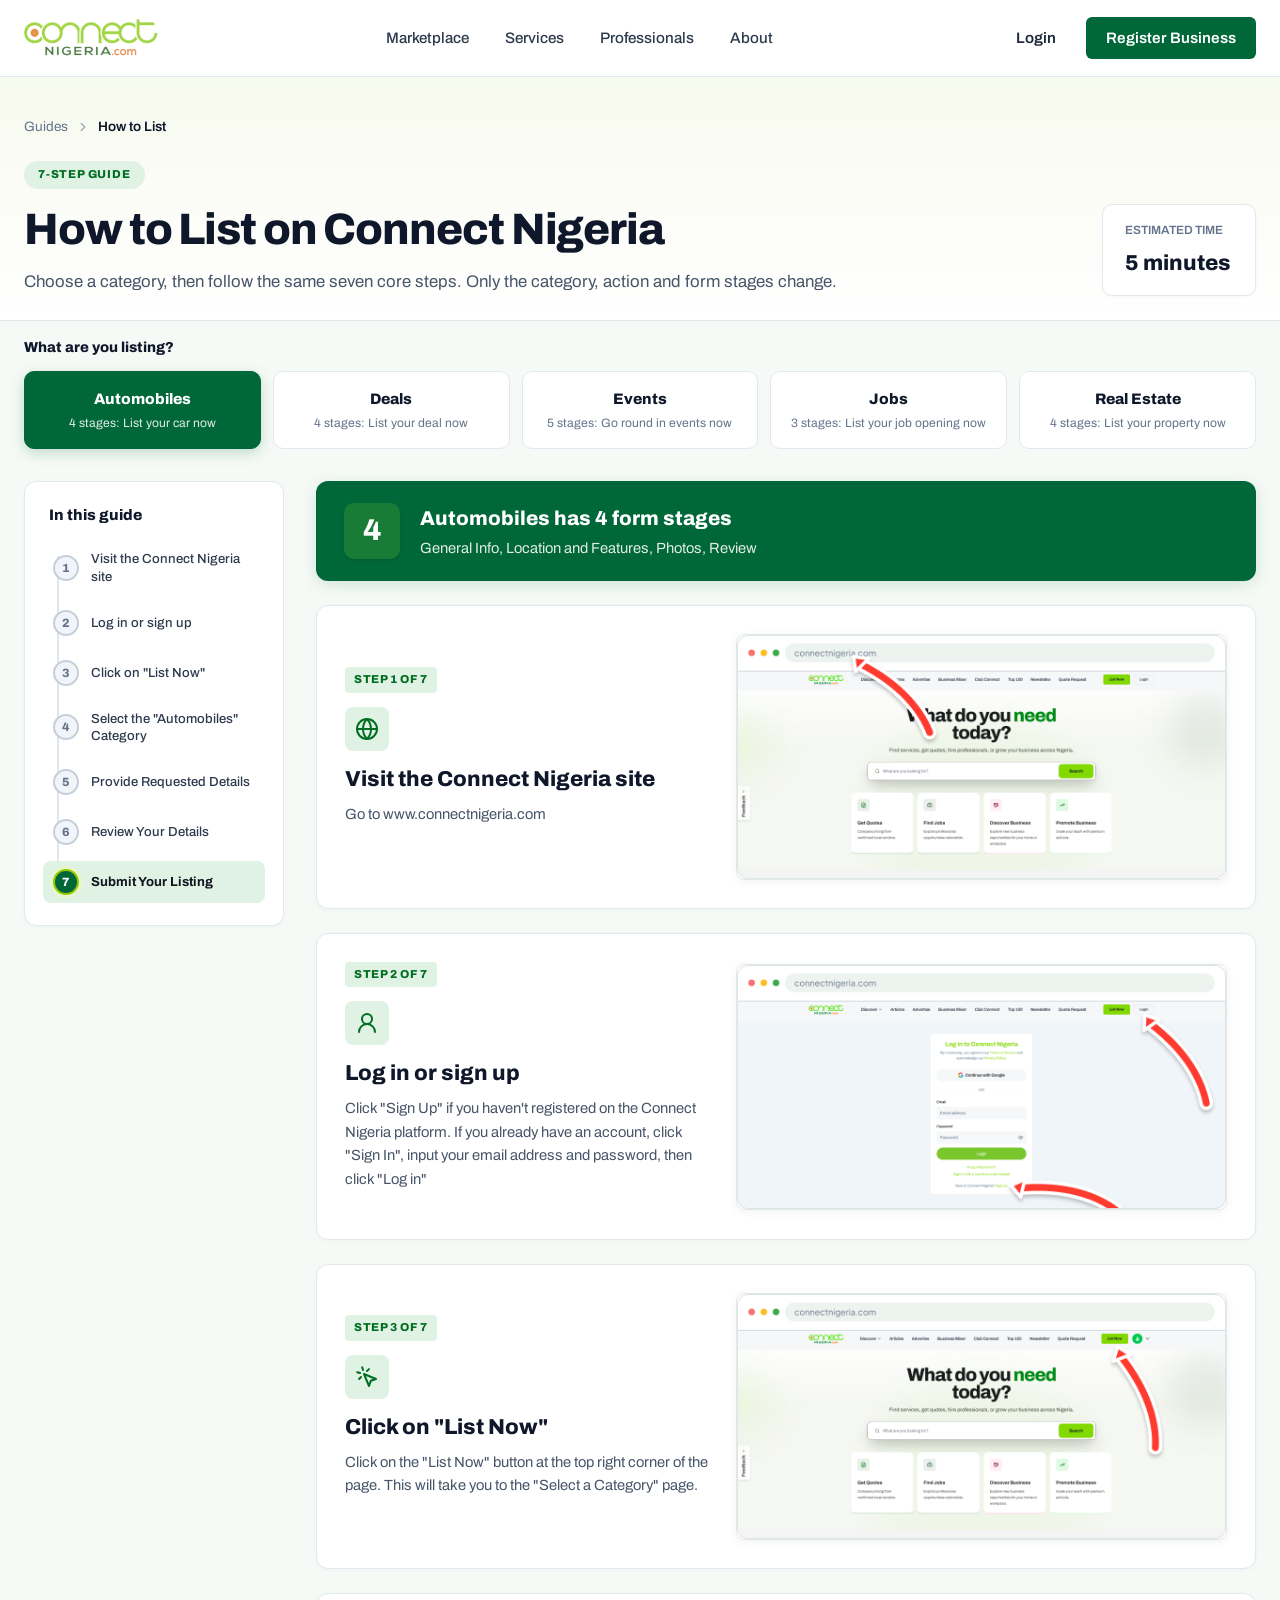
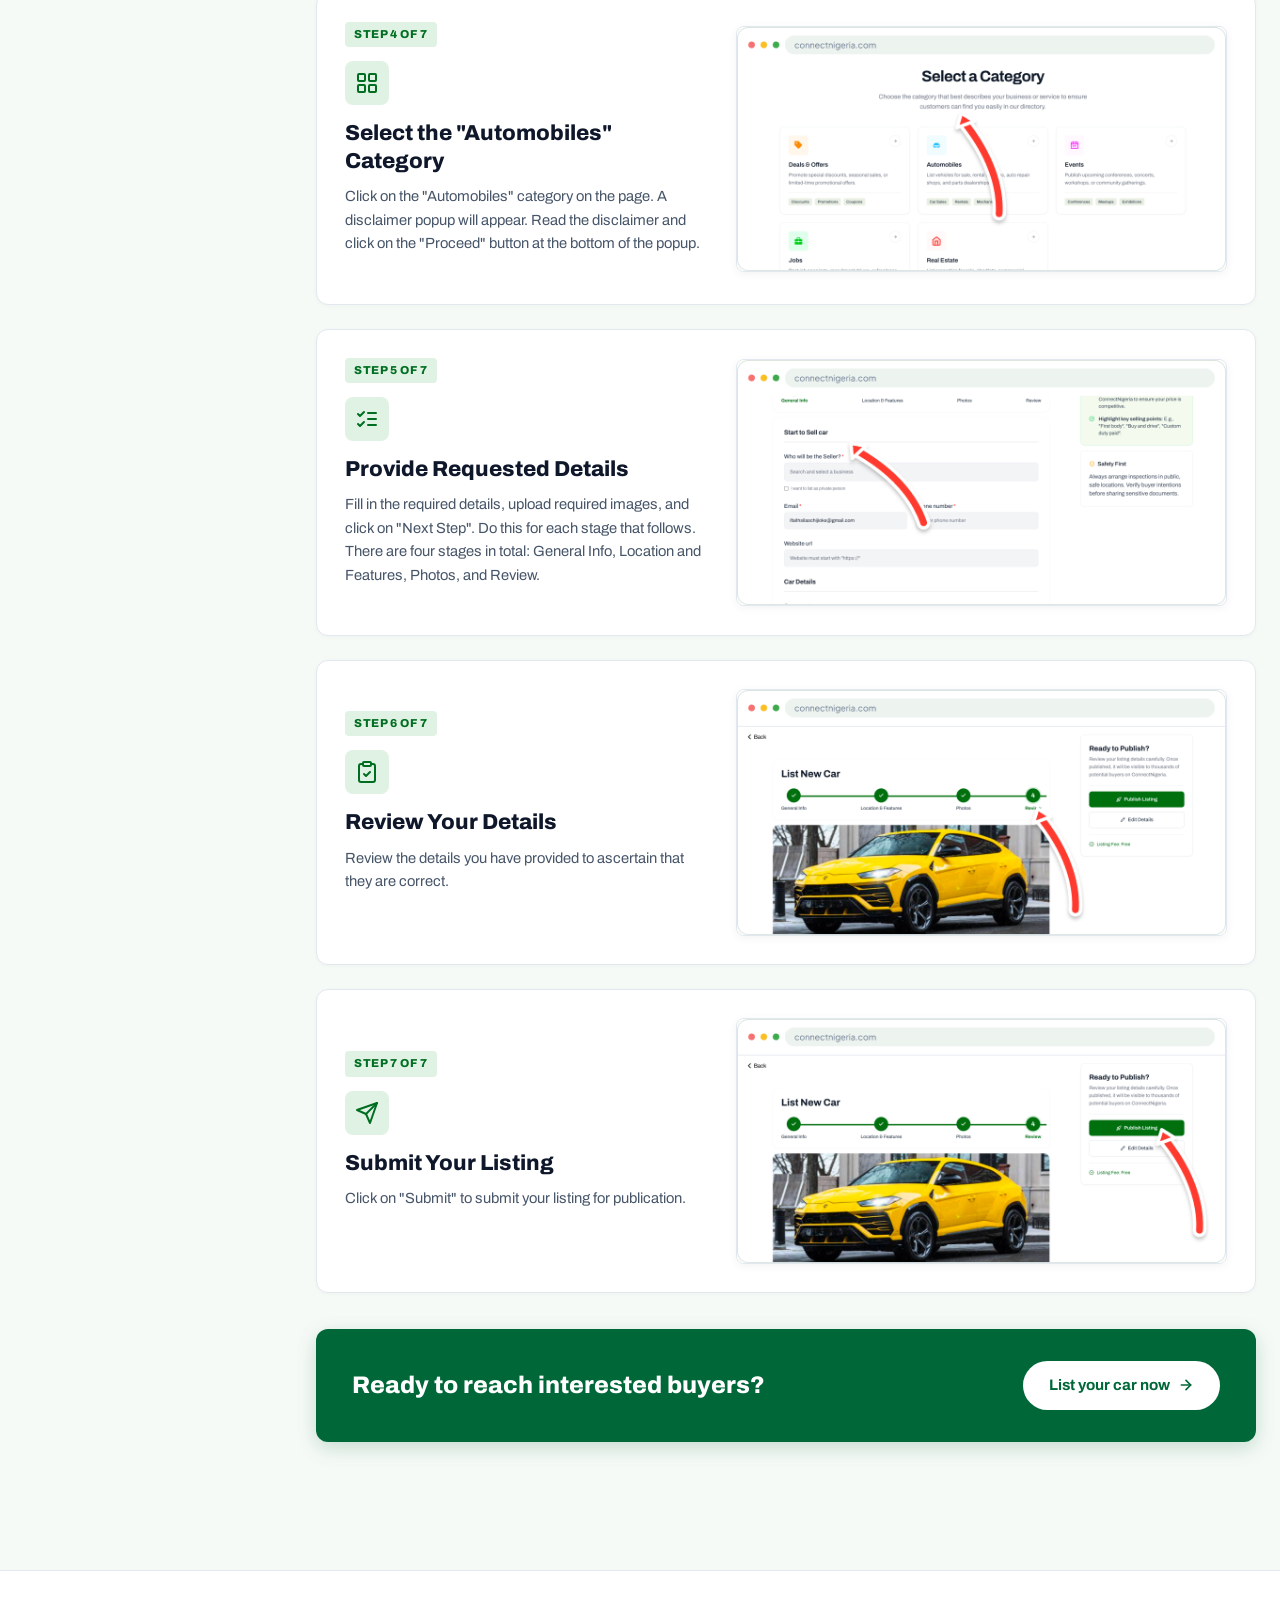
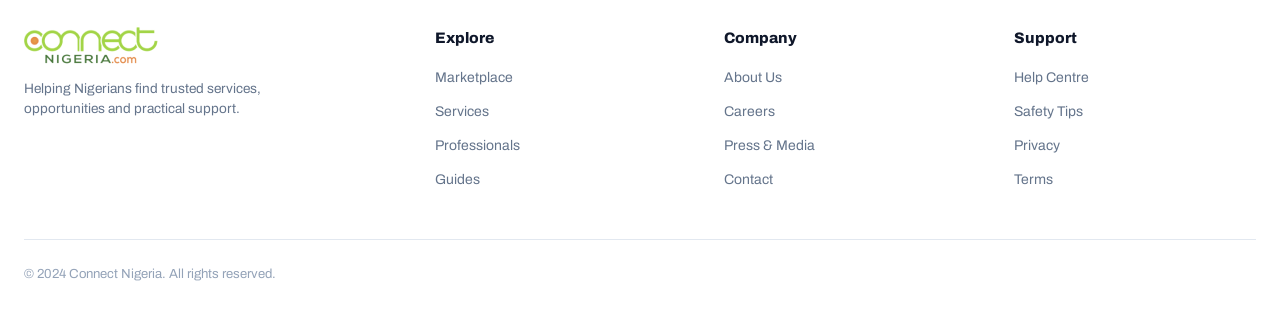
==== commit 215db3c4: "Implement Jobs Guide matching Figma design 2757:4972 and clean HTML head tags" ====
--- a/guide-automobiles.html
+++ b/guide-automobiles.html
@@ -7,7 +7,7 @@
   <meta name="description" content="Choose a category, then follow the same seven core steps. Only the category, action and form stages change.">
   <link rel="stylesheet" href="styles.css?v=3">
   <link rel="icon" type="image/png" href="assets/favicon.png">
-  <link rel="shortcut icon" href="favicon.ico"><rect width='100' height='100' rx='20' fill='%23006838'/><text y='.9em' font-size='70' font-weight='bold' x='15' fill='%23ffffff'>CN</text></svg>">
+  <link rel="shortcut icon" href="favicon.ico">
 </head>
 <body class="guide-page-body">
 
